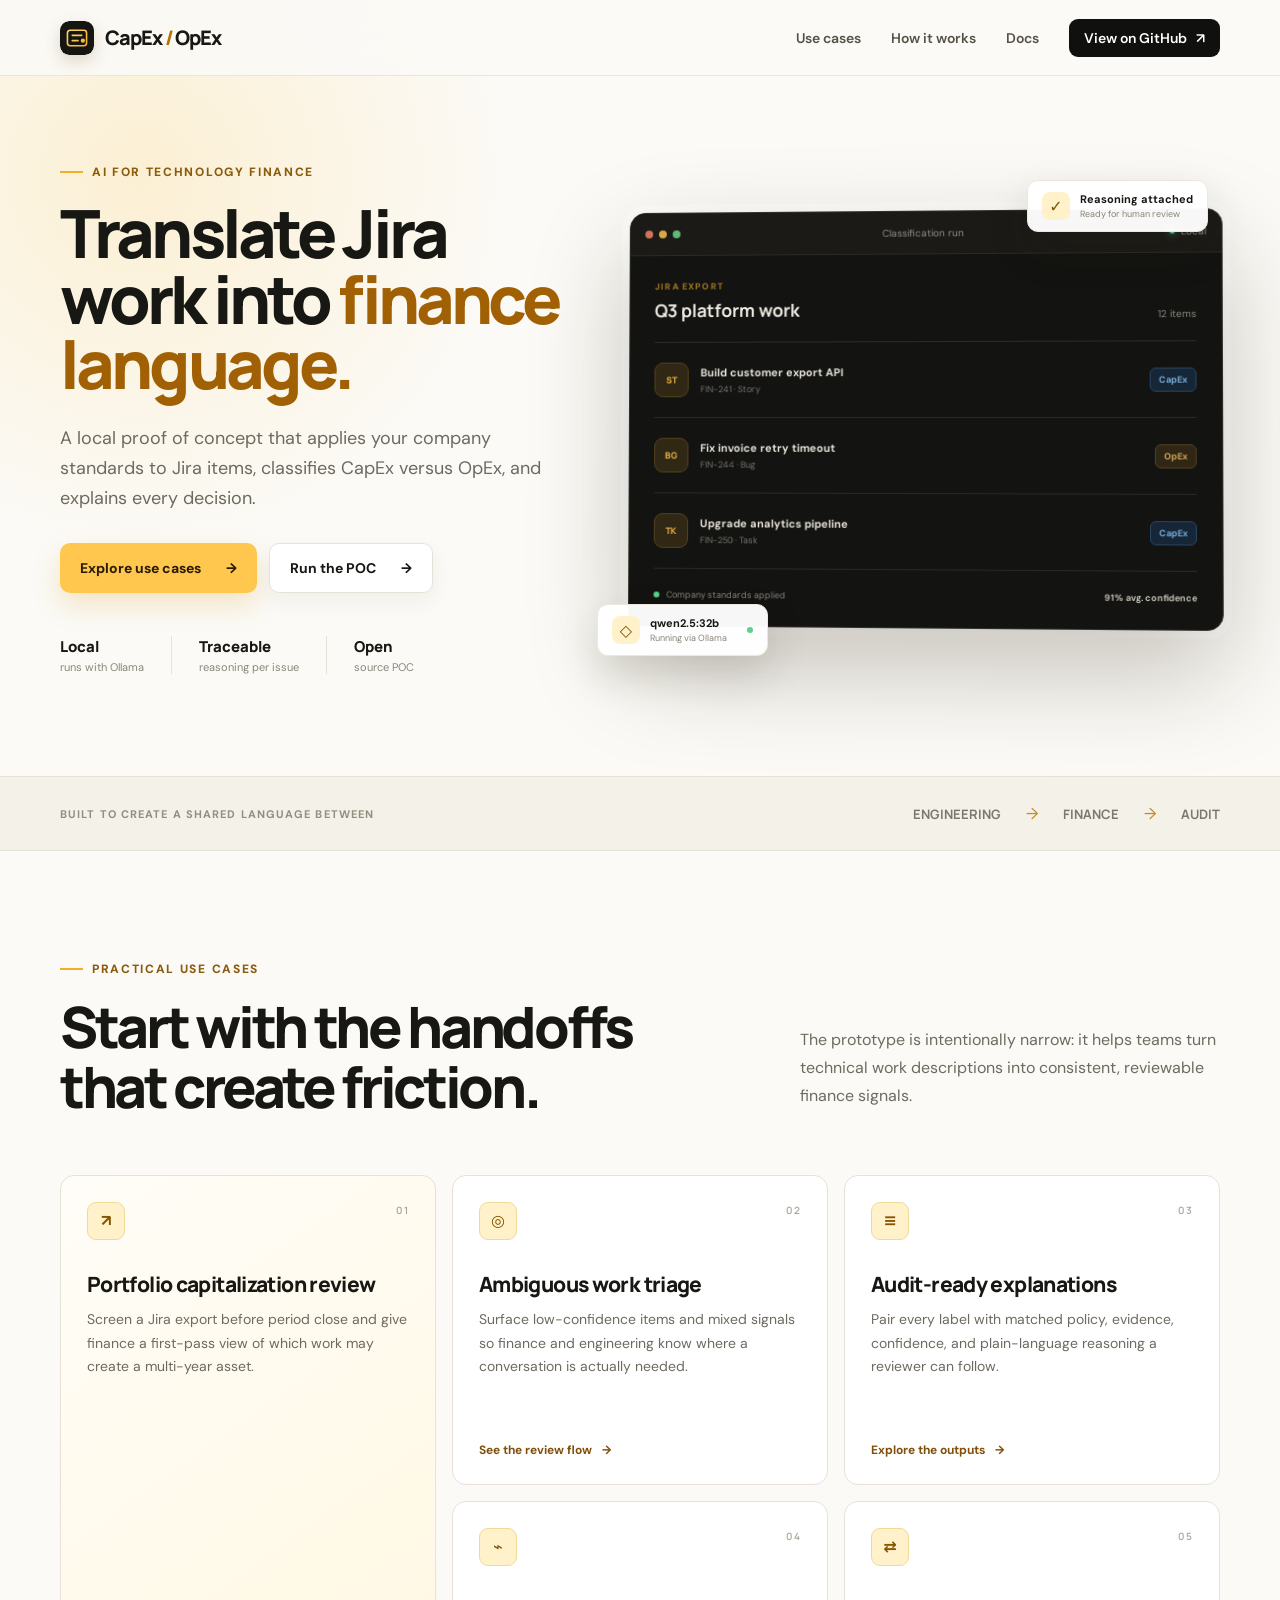
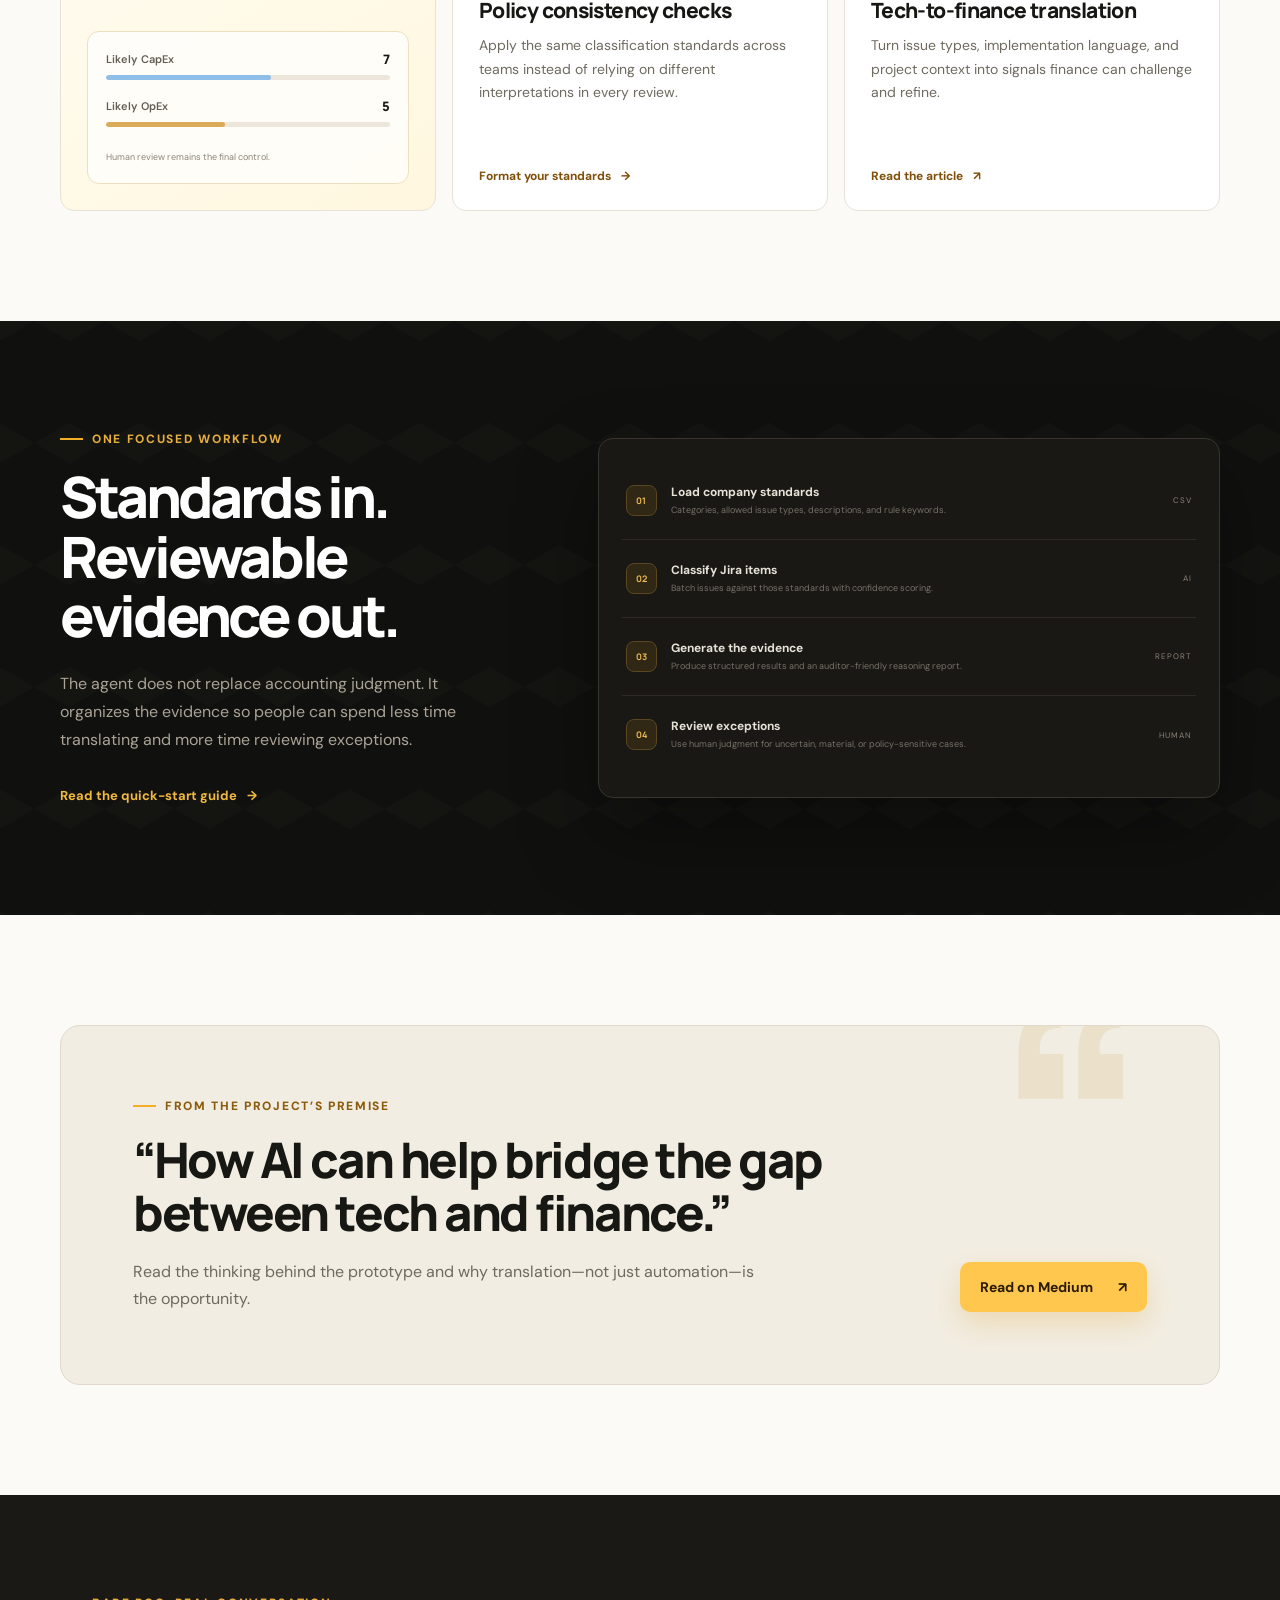
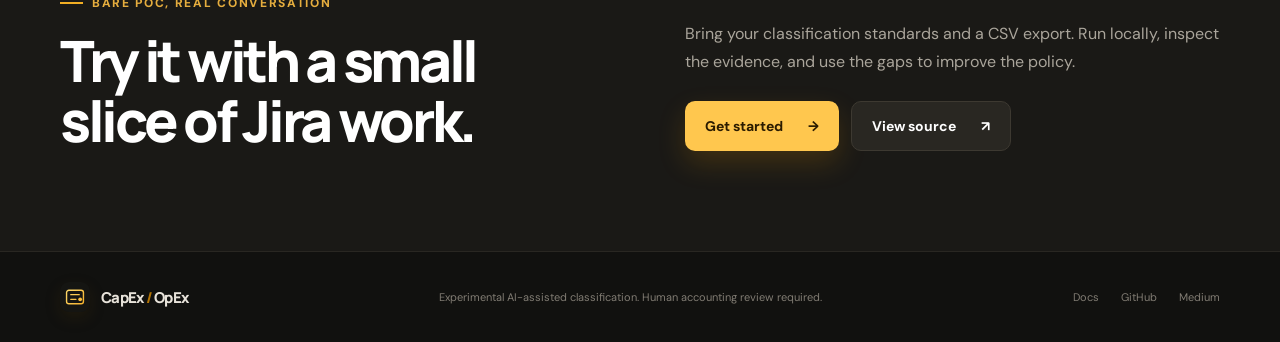
==== docs/index.html @ 9aae654a "Add project overview and GitHub Pages site" ====
<!doctype html>
<html lang="en">
  <head>
    <meta charset="utf-8">
    <meta name="viewport" content="width=device-width, initial-scale=1">
    <meta name="theme-color" content="#10100f">
    <meta name="description" content="A local AI proof of concept that classifies Jira work as CapEx or OpEx using your finance standards.">
    <meta property="og:title" content="CapEx / OpEx Classifier">
    <meta property="og:description" content="Turn Jira work into finance-ready classifications—with evidence, confidence, and a human-readable audit trail.">
    <meta property="og:type" content="website">
    <title>CapEx / OpEx Classifier — AI-assisted Jira classification</title>
    <link rel="icon" href="assets/classifier-mark.svg" type="image/svg+xml">
    <link rel="stylesheet" href="assets/site.css">
  </head>
  <body>
    <header class="site-header">
      <div class="shell header-inner">
        <a class="brand" href="index.html" aria-label="CapEx OpEx Classifier home">
          <img src="assets/classifier-mark.svg" width="34" height="34" alt="">
          <span>CapEx<span class="slash">/</span>OpEx</span>
        </a>
        <button class="nav-toggle" type="button" aria-expanded="false" aria-controls="site-nav">
          <span class="sr-only">Toggle navigation</span>
          <span></span><span></span>
        </button>
        <nav class="site-nav" id="site-nav" aria-label="Primary navigation">
          <a href="#use-cases">Use cases</a>
          <a href="#how-it-works">How it works</a>
          <a href="guide.html">Docs</a>
          <a class="github-link" href="https://github.com/SantiaGoMode/capex_opex_classifier">View on GitHub <span>↗</span></a>
        </nav>
      </div>
    </header>

    <main>
      <section class="hero shell">
        <div class="hero-glow" aria-hidden="true"></div>
        <div class="hero-copy">
          <div class="eyebrow"><span></span>AI for technology finance</div>
          <h1>Translate Jira work into <em>finance language.</em></h1>
          <p>A local proof of concept that applies your company standards to Jira items, classifies CapEx versus OpEx, and explains every decision.</p>
          <div class="hero-actions">
            <a class="button button-primary" href="#use-cases">Explore use cases <span>→</span></a>
            <a class="button button-secondary" href="guide.html">Run the POC <span>→</span></a>
          </div>
          <div class="hero-proof" aria-label="Project highlights">
            <div><strong>Local</strong><span>runs with Ollama</span></div>
            <div><strong>Traceable</strong><span>reasoning per issue</span></div>
            <div><strong>Open</strong><span>source POC</span></div>
          </div>
        </div>

        <div class="hero-visual" aria-label="Illustration of Jira items moving through the classifier into a finance review">
          <div class="classifier-window">
            <div class="window-bar">
              <div class="traffic"><i></i><i></i><i></i></div>
              <span>Classification run</span>
              <div class="window-status"><i></i> Local</div>
            </div>
            <div class="window-body">
              <div class="run-heading">
                <div>
                  <small>JIRA EXPORT</small>
                  <strong>Q3 platform work</strong>
                </div>
                <span>12 items</span>
              </div>
              <div class="classification-list">
                <article>
                  <span class="issue-icon">ST</span>
                  <div><strong>Build customer export API</strong><small>FIN-241 · Story</small></div>
                  <em class="capex">CapEx</em>
                </article>
                <article>
                  <span class="issue-icon">BG</span>
                  <div><strong>Fix invoice retry timeout</strong><small>FIN-244 · Bug</small></div>
                  <em class="opex">OpEx</em>
                </article>
                <article>
                  <span class="issue-icon">TK</span>
                  <div><strong>Upgrade analytics pipeline</strong><small>FIN-250 · Task</small></div>
                  <em class="capex">CapEx</em>
                </article>
              </div>
              <div class="confidence-row">
                <span><i></i> Company standards applied</span>
                <strong>91% avg. confidence</strong>
              </div>
            </div>
          </div>
          <div class="float-card float-evidence">
            <span class="mini-icon">✓</span>
            <div><strong>Reasoning attached</strong><small>Ready for human review</small></div>
          </div>
          <div class="float-card float-model">
            <span class="model-glyph">◇</span>
            <div><strong>qwen2.5:32b</strong><small>Running via Ollama</small></div>
            <i></i>
          </div>
        </div>
      </section>

      <section class="bridge-strip">
        <div class="shell">
          <span>Built to create a shared language between</span>
          <div><strong>ENGINEERING</strong><i>→</i><strong>FINANCE</strong><i>→</i><strong>AUDIT</strong></div>
        </div>
      </section>

      <section class="section shell" id="use-cases">
        <div class="section-heading">
          <div>
            <div class="eyebrow"><span></span>Practical use cases</div>
            <h2>Start with the handoffs<br>that create friction.</h2>
          </div>
          <p>The prototype is intentionally narrow: it helps teams turn technical work descriptions into consistent, reviewable finance signals.</p>
        </div>
        <div class="use-case-grid">
          <article class="use-case featured">
            <span class="use-number">01</span>
            <div class="use-icon">↗</div>
            <h3>Portfolio capitalization review</h3>
            <p>Screen a Jira export before period close and give finance a first-pass view of which work may create a multi-year asset.</p>
            <div class="mini-report">
              <div><span>Likely CapEx</span><strong>7</strong><i class="bar capex-bar"></i></div>
              <div><span>Likely OpEx</span><strong>5</strong><i class="bar opex-bar"></i></div>
              <small>Human review remains the final control.</small>
            </div>
          </article>
          <article class="use-case">
            <span class="use-number">02</span>
            <div class="use-icon">◎</div>
            <h3>Ambiguous work triage</h3>
            <p>Surface low-confidence items and mixed signals so finance and engineering know where a conversation is actually needed.</p>
            <a href="#how-it-works">See the review flow <span>→</span></a>
          </article>
          <article class="use-case">
            <span class="use-number">03</span>
            <div class="use-icon">≡</div>
            <h3>Audit-ready explanations</h3>
            <p>Pair every label with matched policy, evidence, confidence, and plain-language reasoning a reviewer can follow.</p>
            <a href="guide.html#outputs">Explore the outputs <span>→</span></a>
          </article>
          <article class="use-case">
            <span class="use-number">04</span>
            <div class="use-icon">⌁</div>
            <h3>Policy consistency checks</h3>
            <p>Apply the same classification standards across teams instead of relying on different interpretations in every review.</p>
            <a href="guide.html#standards">Format your standards <span>→</span></a>
          </article>
          <article class="use-case">
            <span class="use-number">05</span>
            <div class="use-icon">⇄</div>
            <h3>Tech-to-finance translation</h3>
            <p>Turn issue types, implementation language, and project context into signals finance can challenge and refine.</p>
            <a href="https://medium.com/@cris.santiago/how-ai-can-help-bridge-the-gap-between-tech-and-finance-bb49a8a4bf48">Read the article <span>↗</span></a>
          </article>
        </div>
      </section>

      <section class="workflow-section" id="how-it-works">
        <div class="shell">
          <div class="workflow-copy">
            <div class="eyebrow light"><span></span>One focused workflow</div>
            <h2>Standards in.<br>Reviewable evidence out.</h2>
            <p>The agent does not replace accounting judgment. It organizes the evidence so people can spend less time translating and more time reviewing exceptions.</p>
            <a class="text-link" href="guide.html">Read the quick-start guide <span>→</span></a>
          </div>
          <ol class="workflow-list">
            <li>
              <span>01</span>
              <div><strong>Load company standards</strong><small>Categories, allowed issue types, descriptions, and rule keywords.</small></div>
              <em>CSV</em>
            </li>
            <li>
              <span>02</span>
              <div><strong>Classify Jira items</strong><small>Batch issues against those standards with confidence scoring.</small></div>
              <em>AI</em>
            </li>
            <li>
              <span>03</span>
              <div><strong>Generate the evidence</strong><small>Produce structured results and an auditor-friendly reasoning report.</small></div>
              <em>REPORT</em>
            </li>
            <li>
              <span>04</span>
              <div><strong>Review exceptions</strong><small>Use human judgment for uncertain, material, or policy-sensitive cases.</small></div>
              <em>HUMAN</em>
            </li>
          </ol>
        </div>
      </section>

      <section class="article-section shell">
        <div class="article-card">
          <div>
            <div class="eyebrow"><span></span>From the project’s premise</div>
            <blockquote>“How AI can help bridge the gap between tech and finance.”</blockquote>
            <p>Read the thinking behind the prototype and why translation—not just automation—is the opportunity.</p>
          </div>
          <a class="button button-primary" href="https://medium.com/@cris.santiago/how-ai-can-help-bridge-the-gap-between-tech-and-finance-bb49a8a4bf48">Read on Medium <span>↗</span></a>
        </div>
      </section>

      <section class="cta-section">
        <div class="shell cta">
          <div>
            <div class="eyebrow light"><span></span>Bare POC, real conversation</div>
            <h2>Try it with a small<br>slice of Jira work.</h2>
          </div>
          <div>
            <p>Bring your classification standards and a CSV export. Run locally, inspect the evidence, and use the gaps to improve the policy.</p>
            <div class="hero-actions">
              <a class="button button-primary" href="guide.html">Get started <span>→</span></a>
              <a class="button button-dark" href="https://github.com/SantiaGoMode/capex_opex_classifier">View source <span>↗</span></a>
            </div>
          </div>
        </div>
      </section>
    </main>

    <footer>
      <div class="shell">
        <a class="brand footer-brand" href="index.html">
          <img src="assets/classifier-mark.svg" width="30" height="30" alt="">
          <span>CapEx<span class="slash">/</span>OpEx</span>
        </a>
        <p>Experimental AI-assisted classification. Human accounting review required.</p>
        <div><a href="guide.html">Docs</a><a href="https://github.com/SantiaGoMode/capex_opex_classifier">GitHub</a><a href="https://medium.com/@cris.santiago/how-ai-can-help-bridge-the-gap-between-tech-and-finance-bb49a8a4bf48">Medium</a></div>
      </div>
    </footer>
    <script src="assets/site.js"></script>
  </body>
</html>
---- docs/assets/site.css ----
@import url("https://fonts.googleapis.com/css2?family=DM+Sans:wght@400;500;600;700&family=Manrope:wght@500;600;700;800&display=swap");

:root {
  --ink: #171713;
  --muted: #6e6a60;
  --paper: #fbfaf6;
  --surface: #fff;
  --line: #e7e2d7;
  --amber: #f2ae24;
  --amber-bright: #ffc74e;
  --amber-pale: #fff2cb;
  --night: #10100f;
  --night-soft: #191815;
  --green: #5bd287;
  --blue: #8fbee8;
  --shell: min(1160px, calc(100vw - 48px));
  --shadow: 0 28px 76px rgba(53, 42, 18, .13);
}

* { box-sizing: border-box; }
html { scroll-behavior: smooth; }
body {
  margin: 0;
  color: var(--ink);
  background: var(--paper);
  font-family: "DM Sans", system-ui, sans-serif;
  -webkit-font-smoothing: antialiased;
}
a { color: inherit; text-decoration: none; }
img { display: block; max-width: 100%; }
button { font: inherit; }
.shell { width: var(--shell); margin-inline: auto; }
.sr-only { position: absolute; width: 1px; height: 1px; overflow: hidden; clip: rect(0, 0, 0, 0); }

.site-header {
  position: relative;
  z-index: 30;
  height: 76px;
  border-bottom: 1px solid rgba(63, 48, 22, .09);
  background: rgba(251, 250, 246, .88);
  backdrop-filter: blur(18px);
}
.header-inner { height: 100%; display: flex; align-items: center; justify-content: space-between; }
.brand { display: inline-flex; align-items: center; gap: 11px; font: 800 20px/1 "Manrope", sans-serif; letter-spacing: -.045em; }
.brand img { border-radius: 9px; box-shadow: 0 6px 16px rgba(89, 61, 8, .18); }
.slash { margin-inline: 2px; color: #b27405; }
.site-nav { display: flex; align-items: center; gap: 30px; color: #565147; font-size: 14px; font-weight: 600; }
.site-nav > a:hover { color: var(--ink); }
.github-link { display: inline-flex; align-items: center; gap: 9px; padding: 10px 15px; color: #fff; background: var(--night); border-radius: 9px; }
.github-link:hover { color: #fff !important; background: #2a2925; }
.nav-toggle { display: none; border: 0; background: none; padding: 8px; }
.nav-toggle span:not(.sr-only) { display: block; width: 22px; height: 2px; margin: 5px; background: var(--ink); }

.hero {
  min-height: 700px;
  display: grid;
  grid-template-columns: .92fr 1.08fr;
  align-items: center;
  gap: 58px;
  position: relative;
  padding-block: 76px 90px;
}
.hero-glow {
  position: absolute;
  left: -300px;
  top: -280px;
  width: 760px;
  height: 760px;
  background: radial-gradient(circle, rgba(255, 198, 72, .2), transparent 69%);
  pointer-events: none;
}
.hero-copy { position: relative; z-index: 2; }
.eyebrow { display: flex; align-items: center; gap: 9px; margin-bottom: 20px; color: #8b5b0c; font-size: 12px; font-weight: 800; letter-spacing: .14em; text-transform: uppercase; }
.eyebrow > span { width: 23px; height: 2px; background: var(--amber); }
.hero h1, .section h2, .workflow-copy h2, .cta h2 {
  font-family: "Manrope", sans-serif;
  font-weight: 800;
  letter-spacing: -.058em;
}
.hero h1 { margin: 0; max-width: 600px; font-size: clamp(52px, 5.2vw, 76px); line-height: .99; }
.hero h1 em { color: #a16004; font-style: normal; }
.hero-copy > p { max-width: 550px; margin: 27px 0 30px; color: var(--muted); font-size: 18px; line-height: 1.65; }
.hero-actions { display: flex; flex-wrap: wrap; gap: 12px; }
.button { min-height: 50px; padding: 0 20px; display: inline-flex; align-items: center; justify-content: center; gap: 25px; border-radius: 10px; font-size: 14px; font-weight: 700; transition: transform .2s, box-shadow .2s, background .2s; }
.button:hover { transform: translateY(-2px); }
.button-primary { color: #2a1b00; background: var(--amber-bright); box-shadow: 0 12px 28px rgba(213, 139, 0, .2); }
.button-secondary { background: #fff; border: 1px solid var(--line); box-shadow: 0 8px 22px rgba(50, 38, 17, .06); }
.hero-proof { display: flex; gap: 27px; margin-top: 43px; }
.hero-proof div { display: flex; flex-direction: column; padding-right: 27px; border-right: 1px solid var(--line); }
.hero-proof div:last-child { padding-right: 0; border: 0; }
.hero-proof strong { font: 800 15px "Manrope", sans-serif; }
.hero-proof span { margin-top: 3px; color: #8b857a; font-size: 11px; }

.hero-visual { min-width: 0; position: relative; }
.classifier-window { overflow: hidden; color: #eeeae1; background: #131311; border: 1px solid #35322b; border-radius: 16px; box-shadow: 0 40px 100px rgba(38, 27, 10, .25), 0 0 0 8px rgba(255, 255, 255, .52); transform: perspective(1300px) rotateY(-3deg) rotateX(1deg); }
.window-bar { height: 43px; padding: 0 15px; display: grid; grid-template-columns: 1fr auto 1fr; align-items: center; color: #938f86; background: #1b1a17; border-bottom: 1px solid #2c2a25; font-size: 10px; }
.traffic { display: flex; gap: 6px; }
.traffic i { width: 8px; height: 8px; border-radius: 50%; background: #514d45; }
.traffic i:first-child { background: #cf7457; }
.traffic i:nth-child(2) { background: #d5a844; }
.traffic i:nth-child(3) { background: #61b87a; }
.window-status { justify-self: end; display: flex; align-items: center; gap: 6px; }
.window-status i { width: 5px; height: 5px; border-radius: 50%; background: var(--green); box-shadow: 0 0 8px var(--green); }
.window-body { padding: 25px; }
.run-heading { display: flex; align-items: end; justify-content: space-between; padding-bottom: 20px; border-bottom: 1px solid #2e2c27; }
.run-heading div { display: flex; flex-direction: column; gap: 6px; }
.run-heading small { color: #a27626; font-size: 9px; font-weight: 800; letter-spacing: .13em; }
.run-heading strong { font: 700 18px "Manrope", sans-serif; }
.run-heading > span { color: #8c877e; font-size: 10px; }
.classification-list article { min-height: 76px; display: flex; align-items: center; gap: 12px; border-bottom: 1px solid #2b2924; }
.issue-icon { width: 35px; height: 35px; flex: 0 0 35px; display: grid; place-items: center; color: #e2ad43; background: #302815; border: 1px solid #53421f; border-radius: 9px; font: 800 9px "Manrope", sans-serif; }
.classification-list article > div { min-width: 0; display: flex; flex-direction: column; gap: 4px; }
.classification-list strong { overflow: hidden; color: #e9e5dc; font-size: 11px; text-overflow: ellipsis; white-space: nowrap; }
.classification-list small { color: #77736b; font-size: 9px; }
.classification-list em { margin-left: auto; padding: 5px 8px; border-radius: 6px; font-size: 9px; font-style: normal; font-weight: 700; }
.classification-list .capex { color: #79add9; background: #172637; border: 1px solid #274561; }
.classification-list .opex { color: #d4a75a; background: #302615; border: 1px solid #52401e; }
.confidence-row { display: flex; justify-content: space-between; padding-top: 20px; color: #89847b; font-size: 9px; }
.confidence-row span { display: flex; align-items: center; gap: 7px; }
.confidence-row i { width: 6px; height: 6px; border-radius: 50%; background: var(--green); }
.confidence-row strong { color: #c5c0b7; }
.float-card { position: absolute; z-index: 2; display: flex; align-items: center; gap: 10px; padding: 11px 14px; background: rgba(255,255,255,.97); border: 1px solid #eee7db; border-radius: 11px; box-shadow: 0 18px 40px rgba(43, 32, 15, .15); }
.float-card div { display: flex; flex-direction: column; }
.float-card strong { font-size: 11px; }
.float-card small { margin-top: 2px; color: #8a8277; font-size: 9px; }
.float-evidence { right: 12px; top: -30px; }
.float-model { left: -28px; bottom: -28px; }
.float-model > i { width: 6px; height: 6px; margin-left: 10px; border-radius: 50%; background: var(--green); }
.mini-icon, .model-glyph { width: 28px; height: 28px; display: grid; place-items: center; color: #825005; background: var(--amber-pale); border-radius: 8px; font-weight: 800; }

.bridge-strip { padding: 26px 0; border-block: 1px solid var(--line); background: #f4f1e9; }
.bridge-strip .shell { display: flex; align-items: center; justify-content: space-between; }
.bridge-strip span { color: #948d80; font-size: 11px; font-weight: 700; letter-spacing: .1em; text-transform: uppercase; }
.bridge-strip div div { display: flex; align-items: center; gap: 25px; color: #7d786f; }
.bridge-strip strong { font: 700 13px "Manrope", sans-serif; }
.bridge-strip i { color: #c08c2a; font-style: normal; }

.section { padding-block: 110px; }
.section-heading { display: grid; grid-template-columns: 1fr 420px; align-items: end; gap: 80px; margin-bottom: 58px; }
.section-heading h2, .workflow-copy h2 { margin: 0; font-size: clamp(39px, 4.5vw, 57px); line-height: 1.05; }
.section-heading > p { margin: 0 0 7px; color: var(--muted); font-size: 16px; line-height: 1.75; }
.use-case-grid { display: grid; grid-template-columns: repeat(3, 1fr); gap: 16px; }
.use-case { min-height: 310px; padding: 26px; display: flex; flex-direction: column; position: relative; background: var(--surface); border: 1px solid var(--line); border-radius: 14px; transition: transform .25s, box-shadow .25s; }
.use-case:hover { transform: translateY(-4px); box-shadow: 0 18px 45px rgba(53, 39, 17, .08); }
.use-case.featured { grid-row: span 2; min-height: 636px; background: linear-gradient(145deg, #fffdf8, #fff7df); }
.use-number { position: absolute; top: 27px; right: 26px; color: #aaa399; font: 600 10px "Manrope", sans-serif; letter-spacing: .15em; }
.use-icon { width: 38px; height: 38px; display: grid; place-items: center; color: #875400; background: var(--amber-pale); border: 1px solid #f1d996; border-radius: 9px; font-weight: 800; }
.use-case h3 { margin: 32px 0 11px; font: 800 21px/1.2 "Manrope", sans-serif; letter-spacing: -.03em; }
.use-case p { margin: 0; color: var(--muted); font-size: 14px; line-height: 1.7; }
.use-case > a { margin-top: auto; padding-top: 26px; color: #80500b; font-size: 12px; font-weight: 700; }
.use-case > a span, .text-link span { margin-left: 7px; transition: margin .2s; }
.use-case > a:hover span, .text-link:hover span { margin-left: 11px; }
.mini-report { margin-top: auto; padding: 18px; background: rgba(255,255,255,.72); border: 1px solid #ede0be; border-radius: 12px; }
.mini-report div { display: grid; grid-template-columns: 1fr auto; align-items: center; gap: 12px; margin-bottom: 17px; }
.mini-report span { color: #635e54; font-size: 11px; font-weight: 600; }
.mini-report strong { font: 800 13px "Manrope", sans-serif; }
.mini-report .bar { grid-column: 1 / -1; height: 5px; display: block; margin-top: -5px; background: #ede7db; border-radius: 5px; overflow: hidden; }
.bar::after { content: ""; display: block; height: 100%; border-radius: inherit; }
.capex-bar::after { width: 58%; background: var(--blue); }
.opex-bar::after { width: 42%; background: #dcab57; }
.mini-report small { color: #8b8377; font-size: 9px; }

.workflow-section { overflow: hidden; padding: 110px 0; color: #f7f2e8; background: var(--night); position: relative; }
.workflow-section::before { content: ""; position: absolute; inset: 0; opacity: .18; background-image: linear-gradient(30deg,#29261e 12%,transparent 12.5%,transparent 87%,#29261e 87.5%,#29261e),linear-gradient(150deg,#29261e 12%,transparent 12.5%,transparent 87%,#29261e 87.5%,#29261e); background-size: 70px 122px; }
.workflow-section .shell { position: relative; display: grid; grid-template-columns: .82fr 1.18fr; align-items: center; gap: 105px; }
.eyebrow.light { color: #e5ad3e; }
.workflow-copy h2 { color: #fff; }
.workflow-copy p { margin: 24px 0 30px; color: #aaa396; line-height: 1.75; }
.text-link { color: #f2b93f; font-size: 13px; font-weight: 700; }
.workflow-list { padding: 23px; margin: 0; list-style: none; background: rgba(26,25,22,.94); border: 1px solid #38352e; border-radius: 15px; box-shadow: 0 35px 80px rgba(0,0,0,.35); }
.workflow-list li { min-height: 78px; padding: 0 4px; display: flex; align-items: center; gap: 14px; border-bottom: 1px solid #2e2b25; }
.workflow-list li:last-child { border: 0; }
.workflow-list li > span { width: 31px; height: 31px; flex: 0 0 31px; display: grid; place-items: center; color: #efbc52; background: #302714; border: 1px solid #5a461f; border-radius: 8px; font: 700 9px "Manrope", sans-serif; }
.workflow-list div { display: flex; flex-direction: column; }
.workflow-list strong { color: #e7e2d8; font-size: 12px; }
.workflow-list small { margin-top: 4px; color: #777168; font-size: 9px; line-height: 1.5; }
.workflow-list em { margin-left: auto; color: #8b8377; font-size: 8px; font-style: normal; letter-spacing: .12em; }

.article-section { padding-block: 110px; }
.article-card { min-height: 330px; padding: clamp(36px, 6vw, 72px); display: flex; align-items: end; justify-content: space-between; gap: 50px; position: relative; overflow: hidden; background: #f2ede2; border: 1px solid #e0d8ca; border-radius: 20px; }
.article-card::after { content: "“"; position: absolute; top: -70px; right: 70px; color: rgba(181,128,25,.12); font: 800 330px/1 "Manrope", sans-serif; }
.article-card > div, .article-card > a { position: relative; z-index: 1; }
blockquote { max-width: 730px; margin: 0 0 18px; font: 800 clamp(30px,4vw,49px)/1.08 "Manrope", sans-serif; letter-spacing: -.05em; }
.article-card p { max-width: 640px; margin: 0; color: var(--muted); line-height: 1.7; }
.article-card > a { flex: 0 0 auto; }

.cta-section { padding: 100px 0; color: #fff; background: #1a1916; }
.cta { display: grid; grid-template-columns: 1fr 1fr; gap: 90px; align-items: end; }
.cta h2 { margin: 0; font-size: clamp(39px,4.5vw,57px); line-height: 1.05; }
.cta > div:last-child > p { margin: 0 0 25px; color: #aaa59b; line-height: 1.75; }
.button-dark { color: #fff; background: #292722; border: 1px solid #3d3931; }

footer { padding: 30px 0; color: #817c73; background: #11110f; border-top: 1px solid #292722; font-size: 11px; }
footer .shell { display: flex; align-items: center; justify-content: space-between; gap: 30px; }
.footer-brand { color: #e8e3da; font-size: 15px; }
footer p { margin: 0; }
footer .shell > div { display: flex; gap: 22px; }
footer a:hover { color: #fff; }

.guide-shell { display: grid; grid-template-columns: 205px minmax(0, 780px); gap: 76px; justify-content: center; align-items: start; padding-block: 70px 110px; }
.guide-nav { position: sticky; top: 28px; padding: 18px 0; display: flex; flex-direction: column; gap: 4px; border-top: 1px solid var(--line); }
.guide-nav strong { margin-bottom: 8px; color: #9c701c; font-size: 9px; letter-spacing: .14em; }
.guide-nav a { padding: 7px 9px; color: #746e63; border-radius: 6px; font-size: 12px; font-weight: 600; }
.guide-nav a:hover { color: var(--ink); background: #f1ede4; }
.guide-content { min-width: 0; }
.guide-hero { padding: 14px 0 62px; border-bottom: 1px solid var(--line); }
.guide-hero h1 { margin: 0; font: 800 clamp(43px,5vw,64px)/1.02 "Manrope",sans-serif; letter-spacing: -.055em; }
.guide-hero > p { max-width: 700px; margin: 24px 0 28px; color: var(--muted); font-size: 17px; line-height: 1.75; }
.guide-note { padding: 16px 18px; display: flex; align-items: flex-start; gap: 14px; background: #fff8e6; border: 1px solid #ecd99e; border-radius: 10px; }
.guide-note > span { padding: 4px 7px; color: #704400; background: #f8d778; border-radius: 5px; font-size: 9px; font-weight: 800; letter-spacing: .1em; }
.guide-note p { margin: 0; color: #695d48; font-size: 12px; line-height: 1.65; }
.guide-content section { position: relative; padding: 62px 0; border-bottom: 1px solid var(--line); scroll-margin-top: 30px; }
.guide-content section h2 { margin: 0 0 18px; font: 800 30px/1.2 "Manrope",sans-serif; letter-spacing: -.04em; }
.guide-content section > p { color: var(--muted); line-height: 1.75; }
.guide-content section a { color: #8a5909; font-weight: 700; text-decoration: underline; text-underline-offset: 3px; }
.guide-content ul { padding-left: 22px; color: #4e4a42; line-height: 1.9; }
.guide-content code { padding: 2px 5px; color: #7a4b03; background: #f1eadc; border-radius: 4px; font: 500 .9em ui-monospace,SFMono-Regular,Menlo,monospace; }
.guide-content pre { overflow-x: auto; margin: 25px 0; padding: 22px; color: #dedad1; background: #171714; border: 1px solid #302e29; border-radius: 10px; box-shadow: 0 16px 35px rgba(41,31,13,.1); }
.guide-content pre code { padding: 0; color: inherit; background: none; font-size: 12px; line-height: 1.75; }
.prompt { color: #e6ac3d; }
.quiet { padding-left: 15px; border-left: 2px solid #d7a43d; font-size: 12px; }
.section-label { position: absolute; top: 66px; left: -48px; color: #c2baae; font: 700 9px "Manrope",sans-serif; letter-spacing: .12em; }
.table-wrap { overflow-x: auto; margin-top: 26px; border: 1px solid var(--line); border-radius: 10px; }
table { width: 100%; border-collapse: collapse; background: #fff; font-size: 12px; }
th, td { padding: 14px 16px; text-align: left; border-bottom: 1px solid var(--line); }
tr:last-child td { border: 0; }
th { color: #857e73; background: #f4f1e9; font-size: 9px; letter-spacing: .08em; text-transform: uppercase; }
td:first-child { color: #27251f; font-weight: 700; }
.required { padding: 3px 6px; color: #805000; background: var(--amber-pale); border-radius: 4px; font-size: 9px; font-weight: 700; }
.phase-list { padding: 0; margin: 32px 0 0; list-style: none; }
.phase-list li { padding: 18px 0; display: flex; gap: 15px; border-top: 1px solid var(--line); }
.phase-list li > span { width: 29px; height: 29px; flex: 0 0 29px; display: grid; place-items: center; color: #8a5804; background: var(--amber-pale); border-radius: 8px; font-size: 10px; font-weight: 800; }
.phase-list strong { font-size: 13px; }
.phase-list p { margin: 4px 0 0; color: var(--muted); font-size: 12px; line-height: 1.6; }
.output-grid, .limits-grid { display: grid; grid-template-columns: 1fr 1fr; gap: 13px; margin-top: 27px; }
.output-grid article, .limits-grid div { padding: 21px; background: #fff; border: 1px solid var(--line); border-radius: 11px; }
.output-grid article > span { color: #a16a08; font-size: 9px; font-weight: 800; letter-spacing: .1em; }
.output-grid h3 { margin: 11px 0 9px; font: 800 16px "Manrope",sans-serif; }
.output-grid article > code { font-size: 9px; overflow-wrap: anywhere; }
.output-grid p, .limits-grid p { margin: 14px 0 0; color: var(--muted); font-size: 11px; line-height: 1.65; }
.review-callout { margin-top: 14px; padding: 20px; color: #ded9cf; background: #1a1916; border-radius: 10px; }
.review-callout strong { color: #f0b949; font: 700 13px "Manrope",sans-serif; }
.review-callout p { margin: 7px 0 0; color: #a9a398; font-size: 11px; line-height: 1.65; }
.limits-grid strong { font: 800 13px "Manrope",sans-serif; }
.guide-next { margin-top: 55px; padding: 25px 0; display: flex; align-items: center; justify-content: space-between; border-top: 1px solid var(--line); }
.guide-next > div { display: flex; flex-direction: column; gap: 5px; }
.guide-next > div span { color: #998f81; font-size: 8px; font-weight: 800; letter-spacing: .14em; }
.guide-next strong { font: 800 14px "Manrope",sans-serif; }
.guide-next > a { color: #80500b; font-size: 12px; font-weight: 700; }

@media (max-width: 980px) {
  .hero { grid-template-columns: 1fr; padding-top: 65px; }
  .hero-copy { max-width: 680px; }
  .hero-visual { max-width: 710px; margin: 25px auto 0; }
  .section-heading { grid-template-columns: 1fr; gap: 24px; }
  .section-heading > p { max-width: 650px; }
  .use-case-grid { grid-template-columns: repeat(2,1fr); }
  .workflow-section .shell, .cta { grid-template-columns: 1fr; gap: 55px; }
  .article-card { align-items: start; flex-direction: column; }
  .guide-shell { grid-template-columns: 170px minmax(0,1fr); gap: 42px; }
}

@media (max-width: 720px) {
  :root { --shell: min(100% - 32px, 1160px); }
  .site-header { height: 68px; }
  .nav-toggle { display: block; }
  .site-nav { position: absolute; top: 67px; left: 0; right: 0; display: none; padding: 18px 16px 24px; flex-direction: column; align-items: stretch; gap: 6px; background: rgba(251,250,246,.98); border-bottom: 1px solid var(--line); box-shadow: 0 16px 30px rgba(40,30,12,.08); }
  .site-nav.open { display: flex; }
  .site-nav a { padding: 12px; }
  .github-link { justify-content: center; margin-top: 5px; }
  .hero { min-height: 0; gap: 40px; padding-block: 55px 70px; }
  .hero h1 { font-size: clamp(45px,14vw,64px); }
  .hero-copy > p { font-size: 16px; }
  .hero-proof { gap: 15px; }
  .hero-proof div { padding-right: 15px; }
  .classifier-window { transform: none; }
  .window-body { padding: 18px; }
  .classification-list article { min-height: 69px; }
  .float-card { display: none; }
  .bridge-strip .shell { align-items: flex-start; flex-direction: column; gap: 16px; }
  .bridge-strip div div { gap: 14px; }
  .section, .article-section { padding-block: 75px; }
  .use-case-grid { grid-template-columns: 1fr; }
  .use-case.featured { min-height: 560px; }
  .workflow-section { padding-block: 78px; }
  .workflow-list { padding: 15px; }
  .workflow-list em { display: none; }
  .article-card { min-height: 0; padding: 34px 25px; }
  .cta-section { padding: 75px 0; }
  footer .shell { align-items: flex-start; flex-direction: column; }
  .guide-shell { display: block; padding-block: 45px 75px; }
  .guide-nav { display: none; }
  .section-label { display: none; }
  .guide-content section { padding-block: 50px; }
  .output-grid, .limits-grid { grid-template-columns: 1fr; }
  .guide-next { align-items: flex-start; flex-direction: column; gap: 20px; }
}

@media (prefers-reduced-motion: reduce) {
  html { scroll-behavior: auto; }
  *, *::before, *::after { transition-duration: .01ms !important; }
}
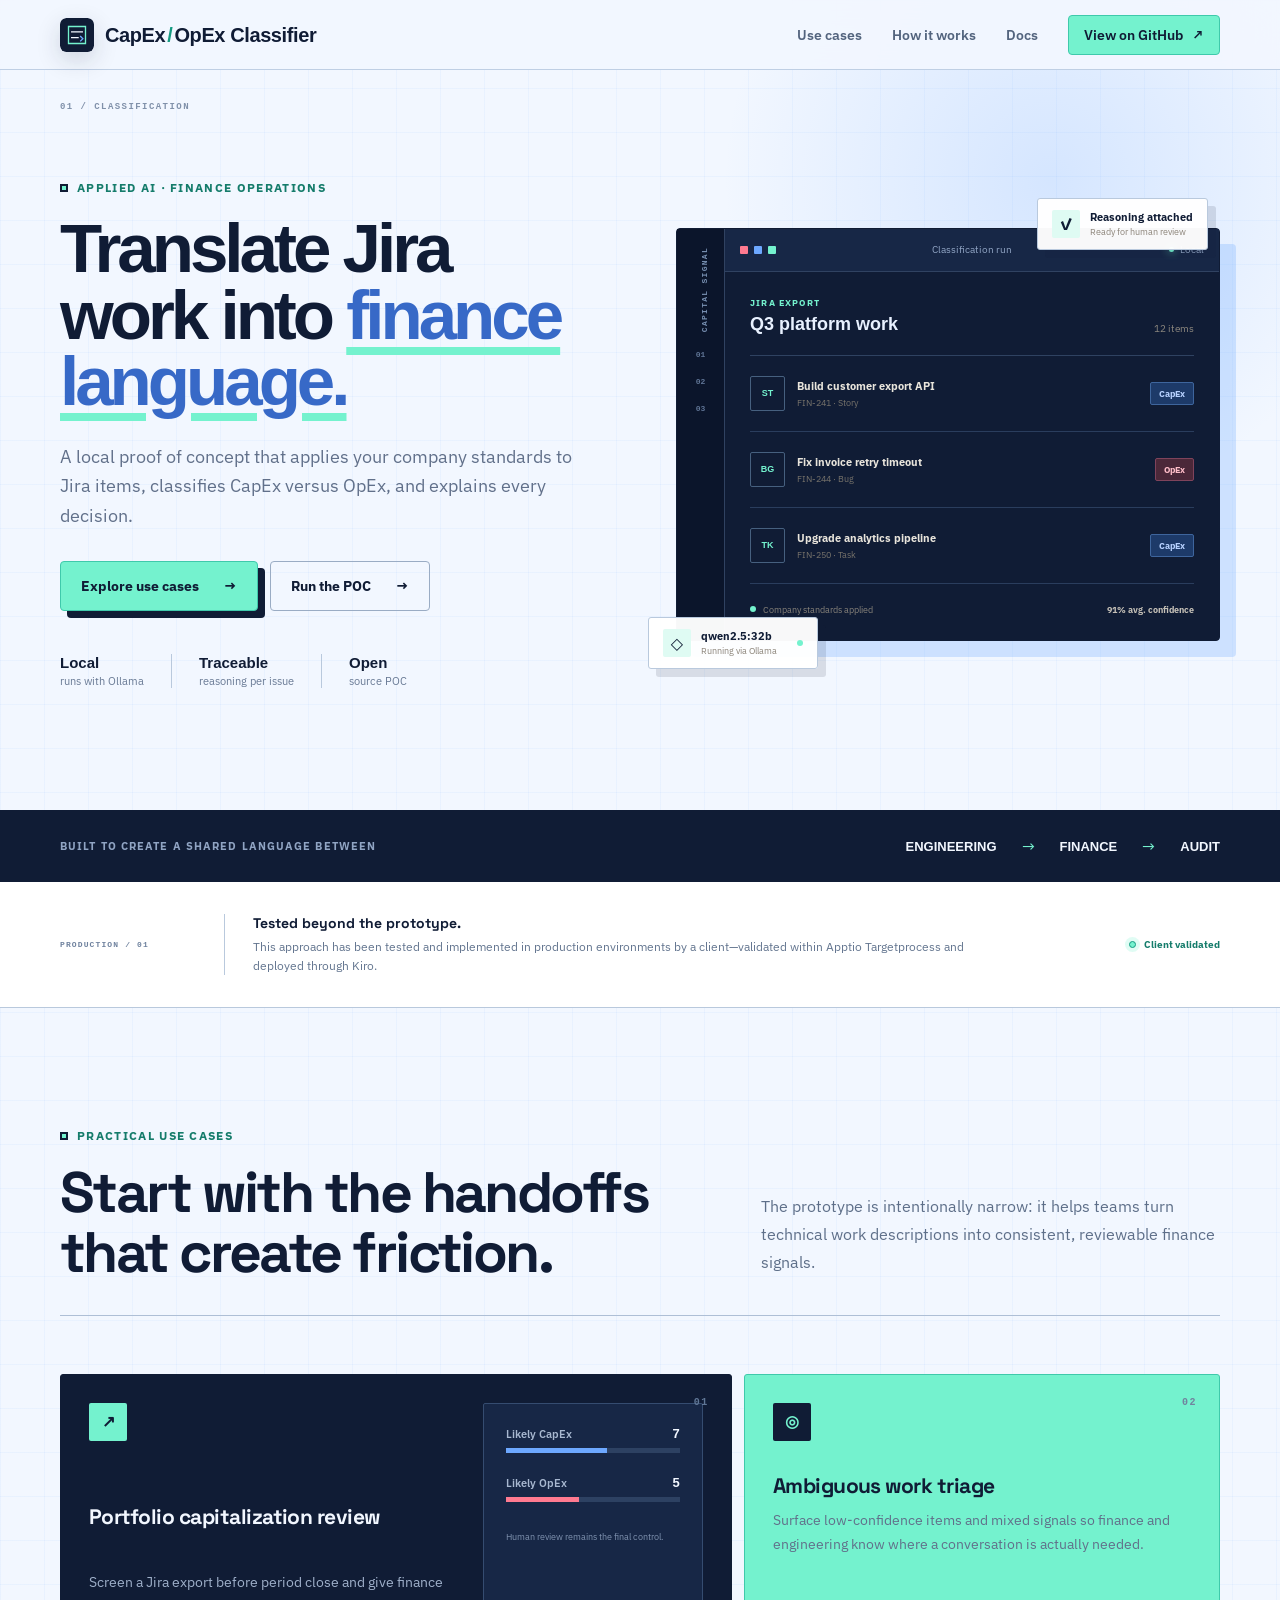
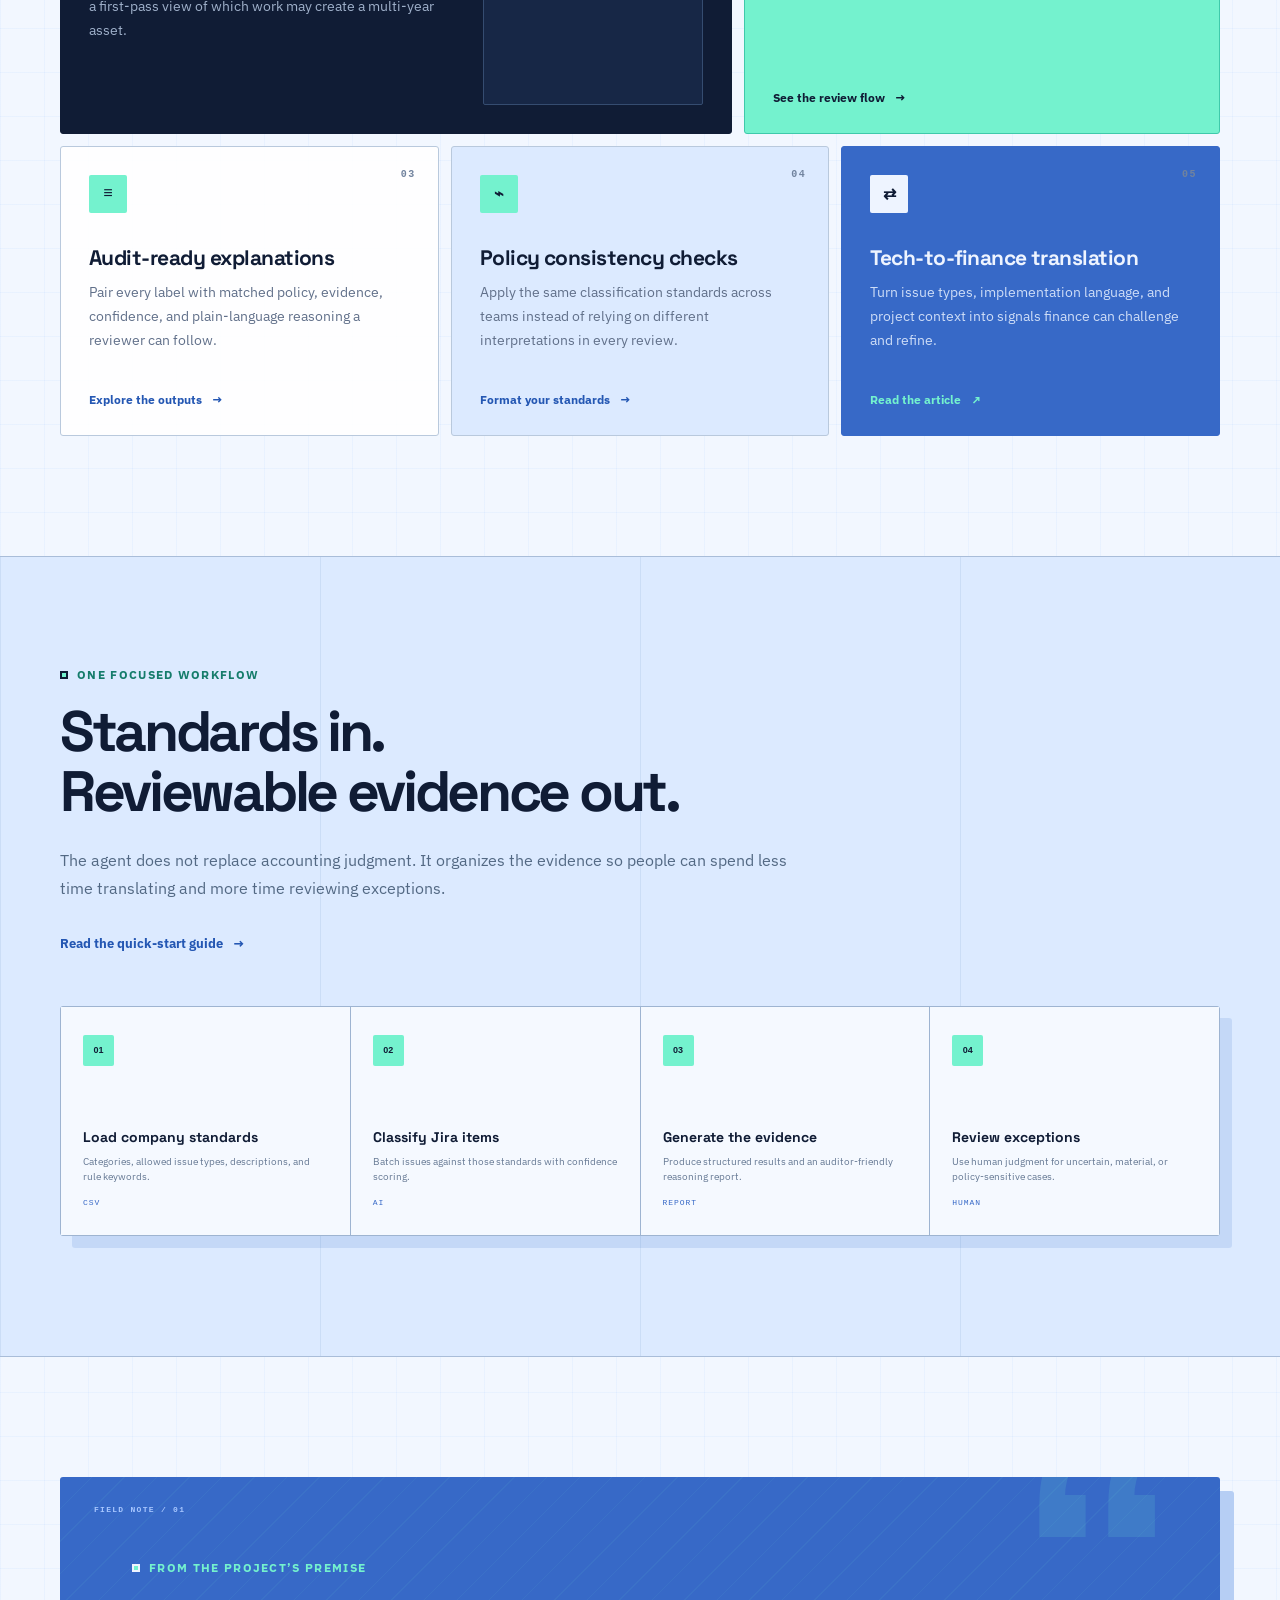
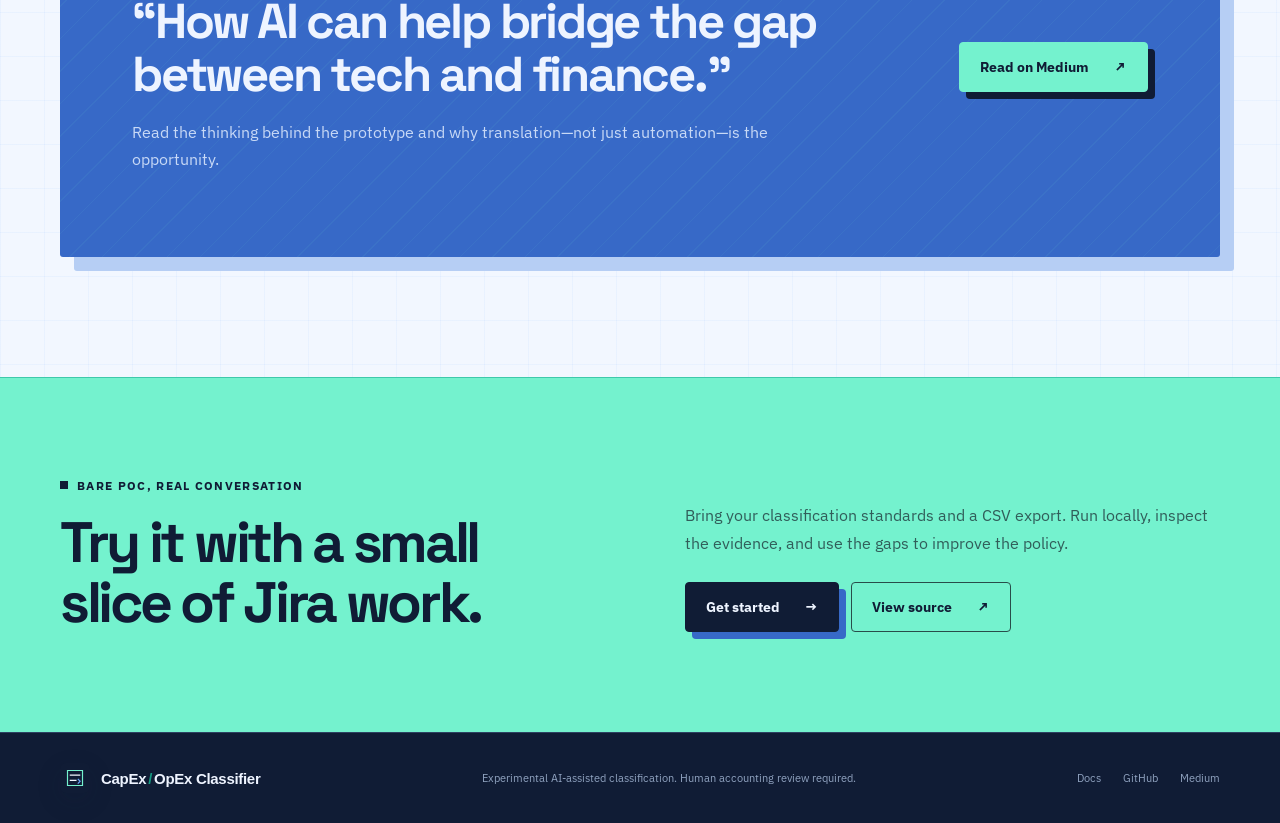
==== commit 977de41b: "Redesign classifier site visual system" ====
--- a/docs/index.html
+++ b/docs/index.html
@@ -3,7 +3,7 @@
   <head>
     <meta charset="utf-8">
     <meta name="viewport" content="width=device-width, initial-scale=1">
-    <meta name="theme-color" content="#10100f">
+    <meta name="theme-color" content="#101c35">
     <meta name="description" content="A local AI proof of concept that classifies Jira work as CapEx or OpEx using your finance standards.">
     <meta property="og:title" content="CapEx / OpEx Classifier">
     <meta property="og:description" content="Turn Jira work into finance-ready classifications—with evidence, confidence, and a human-readable audit trail.">
@@ -12,12 +12,12 @@
     <link rel="icon" href="assets/classifier-mark.svg" type="image/svg+xml">
     <link rel="stylesheet" href="assets/site.css">
   </head>
-  <body>
+  <body class="visual-v2">
     <header class="site-header">
       <div class="shell header-inner">
         <a class="brand" href="index.html" aria-label="CapEx OpEx Classifier home">
           <img src="assets/classifier-mark.svg" width="34" height="34" alt="">
-          <span>CapEx<span class="slash">/</span>OpEx</span>
+          <span>CapEx<span class="slash">/</span>OpEx Classifier</span>
         </a>
         <button class="nav-toggle" type="button" aria-expanded="false" aria-controls="site-nav">
           <span class="sr-only">Toggle navigation</span>
@@ -36,7 +36,7 @@
       <section class="hero shell">
         <div class="hero-glow" aria-hidden="true"></div>
         <div class="hero-copy">
-          <div class="eyebrow"><span></span>AI for technology finance</div>
+          <div class="eyebrow"><span></span>Applied AI · Finance operations</div>
           <h1>Translate Jira work into <em>finance language.</em></h1>
           <p>A local proof of concept that applies your company standards to Jira items, classifies CapEx versus OpEx, and explains every decision.</p>
           <div class="hero-actions">
@@ -52,6 +52,7 @@
 
         <div class="hero-visual" aria-label="Illustration of Jira items moving through the classifier into a finance review">
           <div class="classifier-window">
+            <div class="data-rail" aria-hidden="true"><span>CAPITAL SIGNAL</span><i>01</i><i>02</i><i>03</i></div>
             <div class="window-bar">
               <div class="traffic"><i></i><i></i><i></i></div>
               <span>Classification run</span>
@@ -107,6 +108,17 @@
         </div>
       </section>
 
+      <section class="production-proof">
+        <div class="shell">
+          <span class="proof-index">PRODUCTION / 01</span>
+          <div>
+            <strong>Tested beyond the prototype.</strong>
+            <p>This approach has been tested and implemented in production environments by a client—validated within Apptio Targetprocess and deployed through Kiro.</p>
+          </div>
+          <span class="proof-status"><i></i> Client validated</span>
+        </div>
+      </section>
+
       <section class="section shell" id="use-cases">
         <div class="section-heading">
           <div>
@@ -223,7 +235,7 @@
       <div class="shell">
         <a class="brand footer-brand" href="index.html">
           <img src="assets/classifier-mark.svg" width="30" height="30" alt="">
-          <span>CapEx<span class="slash">/</span>OpEx</span>
+          <span>CapEx<span class="slash">/</span>OpEx Classifier</span>
         </a>
         <p>Experimental AI-assisted classification. Human accounting review required.</p>
         <div><a href="guide.html">Docs</a><a href="https://github.com/SantiaGoMode/capex_opex_classifier">GitHub</a><a href="https://medium.com/@cris.santiago/how-ai-can-help-bridge-the-gap-between-tech-and-finance-bb49a8a4bf48">Medium</a></div>
--- a/docs/assets/site.css
+++ b/docs/assets/site.css
@@ -1,4 +1,4 @@
-@import url("https://fonts.googleapis.com/css2?family=DM+Sans:wght@400;500;600;700&family=Manrope:wght@500;600;700;800&display=swap");
+@import url("https://fonts.googleapis.com/css2?family=IBM+Plex+Sans:wght@400;500;600;700&family=Space+Grotesk:wght@500;600;700&display=swap");
 
 :root {
   --ink: #171713;
@@ -300,3 +300,617 @@
   html { scroll-behavior: auto; }
   *, *::before, *::after { transition-duration: .01ms !important; }
 }
+
+/* Distinct finance-technology direction */
+.visual-v2 {
+  --ink: #101c35;
+  --muted: #61708a;
+  --paper: #f2f7ff;
+  --surface: #ffffff;
+  --line: #ccdaed;
+  --amber: #159b82;
+  --amber-bright: #74f2ce;
+  --amber-pale: #dffbf3;
+  --night: #101c35;
+  --night-soft: #172746;
+  --green: #74f2ce;
+  --blue: #6da8ff;
+  background:
+    linear-gradient(rgba(109, 168, 255, .07) 1px, transparent 1px),
+    linear-gradient(90deg, rgba(109, 168, 255, .07) 1px, transparent 1px),
+    var(--paper);
+  background-size: 44px 44px;
+  font-family: "IBM Plex Sans", system-ui, sans-serif;
+}
+.visual-v2 .site-header {
+  height: 70px;
+  border-bottom-color: #bfcfe4;
+  background: rgba(242, 247, 255, .92);
+  box-shadow: none;
+}
+.visual-v2 .brand { letter-spacing: -.02em; }
+.visual-v2 .brand img { border-radius: 6px; box-shadow: 0 8px 24px rgba(16, 28, 53, .16); }
+.visual-v2 .slash { color: #159b82; }
+.visual-v2 .site-nav { color: #53647e; }
+.visual-v2 .github-link {
+  color: #101c35;
+  background: #74f2ce;
+  border: 1px solid #3fc9ab;
+  border-radius: 4px;
+}
+.visual-v2 .github-link:hover { color: #101c35 !important; background: #95f8dc; }
+.visual-v2 .hero {
+  min-height: 740px;
+  grid-template-columns: 1fr 1fr;
+  gap: 72px;
+  padding-block: 88px 100px;
+}
+.visual-v2 .hero::before {
+  content: "01 / CLASSIFICATION";
+  position: absolute;
+  top: 32px;
+  left: 0;
+  color: #8091aa;
+  font: 700 9px ui-monospace, SFMono-Regular, Menlo, monospace;
+  letter-spacing: .16em;
+}
+.visual-v2 .hero-glow {
+  left: auto;
+  right: -180px;
+  top: -240px;
+  width: 700px;
+  height: 700px;
+  background: radial-gradient(circle, rgba(109, 168, 255, .22), transparent 66%);
+}
+.visual-v2 .eyebrow { color: #157c6b; letter-spacing: .11em; }
+.visual-v2 .eyebrow > span { width: 8px; height: 8px; background: #74f2ce; border: 2px solid #101c35; }
+.visual-v2 .hero h1 {
+  max-width: 580px;
+  font-size: clamp(54px, 5.4vw, 78px);
+  line-height: .96;
+}
+.visual-v2 .hero h1 em {
+  color: #3769c7;
+  text-decoration: underline;
+  text-decoration-color: #74f2ce;
+  text-decoration-thickness: .12em;
+  text-underline-offset: .12em;
+}
+.visual-v2 .button { border-radius: 4px; }
+.visual-v2 .button-primary {
+  color: #101c35;
+  background: #74f2ce;
+  border: 1px solid #3fc9ab;
+  box-shadow: 7px 7px 0 #101c35;
+}
+.visual-v2 .button-primary:hover { box-shadow: 4px 4px 0 #101c35; }
+.visual-v2 .button-secondary {
+  color: #101c35;
+  background: transparent;
+  border-color: #9aacc4;
+  box-shadow: none;
+}
+.visual-v2 .hero-proof div { border-color: #b9c9dd; }
+.visual-v2 .hero-proof strong { color: #101c35; }
+.visual-v2 .hero-proof span { color: #687994; }
+.visual-v2 .classifier-window {
+  display: grid;
+  grid-template-columns: 48px 1fr;
+  overflow: visible;
+  color: #e8f1ff;
+  background: #101c35;
+  border: 1px solid #101c35;
+  border-radius: 4px;
+  box-shadow: 16px 16px 0 rgba(109, 168, 255, .28);
+  transform: none;
+}
+.visual-v2 .data-rail {
+  grid-row: 1 / span 2;
+  padding: 18px 0;
+  display: flex;
+  align-items: center;
+  gap: 18px;
+  flex-direction: column;
+  color: #7890b2;
+  background: #0b152b;
+  border-right: 1px solid #304261;
+}
+.visual-v2 .data-rail span {
+  margin-block: 30px 38px;
+  font: 700 8px ui-monospace, SFMono-Regular, Menlo, monospace;
+  letter-spacing: .16em;
+  writing-mode: vertical-rl;
+  transform: rotate(180deg);
+}
+.visual-v2 .data-rail i { color: #5f7495; font: 700 8px ui-monospace, SFMono-Regular, Menlo, monospace; font-style: normal; }
+.visual-v2 .window-bar {
+  color: #91a5c4;
+  background: #172746;
+  border-color: #304261;
+}
+.visual-v2 .traffic i { border-radius: 1px; background: #536783; }
+.visual-v2 .traffic i:first-child { background: #ff7a90; }
+.visual-v2 .traffic i:nth-child(2) { background: #6da8ff; }
+.visual-v2 .traffic i:nth-child(3) { background: #74f2ce; }
+.visual-v2 .run-heading { border-color: #2f4261; }
+.visual-v2 .run-heading small { color: #74f2ce; }
+.visual-v2 .classification-list article { border-color: #2a3d5d; }
+.visual-v2 .issue-icon {
+  color: #74f2ce;
+  background: transparent;
+  border-color: #46607f;
+  border-radius: 2px;
+}
+.visual-v2 .classification-list .capex { color: #b7d1ff; background: #1d3a69; border-color: #3e659d; border-radius: 2px; }
+.visual-v2 .classification-list .opex { color: #ffbec9; background: #4b2839; border-color: #7f435b; border-radius: 2px; }
+.visual-v2 .float-card { border-color: #b9c9dd; border-radius: 3px; box-shadow: 8px 8px 0 rgba(16, 28, 53, .12); }
+.visual-v2 .mini-icon, .visual-v2 .model-glyph { color: #101c35; background: #dffbf3; border-radius: 2px; }
+.visual-v2 .bridge-strip { background: #101c35; border: 0; }
+.visual-v2 .bridge-strip span, .visual-v2 .bridge-strip div div { color: #90a4c3; }
+.visual-v2 .bridge-strip strong { color: #f2f7ff; }
+.visual-v2 .bridge-strip i { color: #74f2ce; }
+.visual-v2 .production-proof {
+  padding: 32px 0;
+  background: #ffffff;
+  border-bottom: 1px solid #b9c9dd;
+}
+.visual-v2 .production-proof .shell {
+  display: grid;
+  grid-template-columns: 130px 1fr auto;
+  align-items: center;
+  gap: 34px;
+}
+.visual-v2 .proof-index {
+  color: #6f829e;
+  font: 700 8px ui-monospace, SFMono-Regular, Menlo, monospace;
+  letter-spacing: .14em;
+}
+.visual-v2 .production-proof div div {
+  padding-left: 28px;
+  border-left: 1px solid #b9c9dd;
+}
+.visual-v2 .production-proof strong {
+  display: block;
+  margin-bottom: 5px;
+  color: #101c35;
+  font: 700 14px "Space Grotesk", sans-serif;
+}
+.visual-v2 .production-proof p {
+  max-width: 720px;
+  margin: 0;
+  color: #63758f;
+  font-size: 12px;
+  line-height: 1.6;
+}
+.visual-v2 .proof-status {
+  display: inline-flex;
+  align-items: center;
+  gap: 8px;
+  color: #157c6b;
+  font-size: 10px;
+  font-weight: 700;
+  white-space: nowrap;
+}
+.visual-v2 .proof-status i,
+.visual-v2 .provenance-note span i {
+  width: 7px;
+  height: 7px;
+  background: #74f2ce;
+  border: 1px solid #159b82;
+  border-radius: 50%;
+  box-shadow: 0 0 0 4px rgba(116, 242, 206, .22);
+}
+
+.visual-v2 .section { padding-block: 120px; }
+.visual-v2 .section-heading {
+  grid-template-columns: 1.15fr .85fr;
+  padding-bottom: 32px;
+  border-bottom: 1px solid #aebfd6;
+}
+.visual-v2 .section-heading h2 {
+  color: #101c35;
+  font-family: "Space Grotesk", sans-serif;
+  letter-spacing: -.045em;
+}
+.visual-v2 .section-heading > p { color: #5e6f89; }
+.visual-v2 .use-case-grid {
+  grid-template-columns: repeat(12, 1fr);
+  gap: 12px;
+}
+.visual-v2 .use-case {
+  min-height: 290px;
+  grid-column: span 4;
+  padding: 28px;
+  background: rgba(255, 255, 255, .9);
+  border: 1px solid #b9c9dd;
+  border-radius: 3px;
+  box-shadow: none;
+}
+.visual-v2 .use-case:hover {
+  transform: translateY(-3px);
+  border-color: #6da8ff;
+  box-shadow: 8px 8px 0 rgba(109, 168, 255, .18);
+}
+.visual-v2 .use-case.featured {
+  min-height: 360px;
+  grid-column: span 7;
+  grid-row: auto;
+  display: grid;
+  grid-template-columns: 1fr 220px;
+  column-gap: 38px;
+  background: #101c35;
+  border-color: #101c35;
+}
+.visual-v2 .use-case:nth-child(2) {
+  grid-column: span 5;
+  color: #101c35;
+  background: #74f2ce;
+  border-color: #3fc9ab;
+}
+.visual-v2 .use-case:nth-child(3) { grid-column: span 4; }
+.visual-v2 .use-case:nth-child(4) {
+  grid-column: span 4;
+  background: #dceaff;
+}
+.visual-v2 .use-case:nth-child(5) {
+  grid-column: span 4;
+  color: #eef4ff;
+  background: #3769c7;
+  border-color: #3769c7;
+}
+.visual-v2 .use-number {
+  top: 22px;
+  right: 22px;
+  color: #71839e;
+  font-family: ui-monospace, SFMono-Regular, Menlo, monospace;
+}
+.visual-v2 .use-case.featured .use-number { color: #607797; }
+.visual-v2 .use-icon {
+  color: #101c35;
+  background: #74f2ce;
+  border: 0;
+  border-radius: 2px;
+  font-family: ui-monospace, SFMono-Regular, Menlo, monospace;
+}
+.visual-v2 .use-case:nth-child(2) .use-icon { color: #74f2ce; background: #101c35; }
+.visual-v2 .use-case:nth-child(5) .use-icon { color: #101c35; background: #eef4ff; }
+.visual-v2 .use-case h3 {
+  font-family: "Space Grotesk", sans-serif;
+  letter-spacing: -.025em;
+}
+.visual-v2 .use-case.featured h3,
+.visual-v2 .use-case.featured p { grid-column: 1; color: #f2f7ff; }
+.visual-v2 .use-case.featured p { color: #9fb0ca; }
+.visual-v2 .use-case:nth-child(5) p { color: #ceddF7; }
+.visual-v2 .use-case > a { color: #2457b3; }
+.visual-v2 .use-case:nth-child(2) > a { color: #101c35; }
+.visual-v2 .use-case:nth-child(5) > a { color: #74f2ce; }
+.visual-v2 .mini-report {
+  grid-column: 2;
+  grid-row: 1 / span 4;
+  margin: 0;
+  align-self: stretch;
+  padding: 22px;
+  background: #172746;
+  border: 1px solid #354c70;
+  border-radius: 2px;
+}
+.visual-v2 .mini-report div { margin-bottom: 22px; }
+.visual-v2 .mini-report span { color: #a8b8d0; }
+.visual-v2 .mini-report strong { color: #f2f7ff; }
+.visual-v2 .mini-report .bar { background: #2d4162; border-radius: 0; }
+.visual-v2 .bar::after { border-radius: 0; }
+.visual-v2 .capex-bar::after { background: #6da8ff; }
+.visual-v2 .opex-bar::after { background: #ff7a90; }
+.visual-v2 .mini-report small { color: #8194b1; }
+
+.visual-v2 .workflow-section {
+  padding: 110px 0 120px;
+  color: #101c35;
+  background: #dceaff;
+  border-block: 1px solid #a9bdd9;
+}
+.visual-v2 .workflow-section::before {
+  opacity: .22;
+  background-image: linear-gradient(90deg, #8fadd5 1px, transparent 1px);
+  background-size: 25% 100%;
+}
+.visual-v2 .workflow-section .shell {
+  display: block;
+}
+.visual-v2 .workflow-copy {
+  max-width: 760px;
+  margin-bottom: 54px;
+}
+.visual-v2 .eyebrow.light { color: #157c6b; }
+.visual-v2 .workflow-copy h2 {
+  color: #101c35;
+  font-family: "Space Grotesk", sans-serif;
+}
+.visual-v2 .workflow-copy p { color: #536984; }
+.visual-v2 .text-link { color: #2457b3; }
+.visual-v2 .workflow-list {
+  display: grid;
+  grid-template-columns: repeat(4, 1fr);
+  gap: 1px;
+  padding: 0;
+  background: #9eb4d1;
+  border: 1px solid #9eb4d1;
+  border-radius: 3px;
+  box-shadow: 12px 12px 0 rgba(55, 105, 199, .14);
+}
+.visual-v2 .workflow-list li {
+  min-height: 220px;
+  padding: 28px 22px;
+  display: flex;
+  align-items: flex-start;
+  flex-direction: column;
+  background: #f5f9ff;
+  border: 0;
+}
+.visual-v2 .workflow-list li > span {
+  color: #101c35;
+  background: #74f2ce;
+  border: 0;
+  border-radius: 2px;
+}
+.visual-v2 .workflow-list div { margin-top: 48px; }
+.visual-v2 .workflow-list strong {
+  color: #101c35;
+  font: 700 14px "Space Grotesk", sans-serif;
+}
+.visual-v2 .workflow-list small { margin-top: 8px; color: #667994; font-size: 10px; }
+.visual-v2 .workflow-list em {
+  margin: auto 0 0;
+  color: #3769c7;
+  font-family: ui-monospace, SFMono-Regular, Menlo, monospace;
+}
+.visual-v2 .article-section { padding-block: 120px; }
+.visual-v2 .article-card {
+  min-height: 380px;
+  padding: clamp(38px, 6vw, 72px);
+  align-items: center;
+  color: #eef4ff;
+  background:
+    repeating-linear-gradient(135deg, transparent 0 22px, rgba(116, 242, 206, .06) 22px 23px),
+    #3769c7;
+  border: 0;
+  border-radius: 3px;
+  box-shadow: 14px 14px 0 #b6cef4;
+}
+.visual-v2 .article-card::before {
+  content: "FIELD NOTE / 01";
+  position: absolute;
+  top: 28px;
+  left: 34px;
+  color: #a8c7ff;
+  font: 700 8px ui-monospace, SFMono-Regular, Menlo, monospace;
+  letter-spacing: .16em;
+}
+.visual-v2 .article-card::after {
+  top: -85px;
+  right: 40px;
+  color: rgba(116, 242, 206, .13);
+}
+.visual-v2 .article-card .eyebrow { color: #74f2ce; }
+.visual-v2 .article-card .eyebrow > span { border-color: #eef4ff; }
+.visual-v2 blockquote {
+  font-family: "Space Grotesk", sans-serif;
+  letter-spacing: -.045em;
+}
+.visual-v2 .article-card p { color: #c8d9f6; }
+.visual-v2 .article-card .button-primary {
+  color: #101c35;
+  border-color: #74f2ce;
+  box-shadow: 7px 7px 0 #101c35;
+}
+.visual-v2 .cta-section {
+  color: #101c35;
+  background: #74f2ce;
+  border-top: 1px solid #3fc9ab;
+}
+.visual-v2 .cta h2 { font-family: "Space Grotesk", sans-serif; }
+.visual-v2 .cta .eyebrow.light { color: #101c35; }
+.visual-v2 .cta .eyebrow > span { background: #101c35; border: 0; }
+.visual-v2 .cta > div:last-child > p { color: #315e5a; }
+.visual-v2 .cta .button-primary {
+  color: #eef4ff;
+  background: #101c35;
+  border-color: #101c35;
+  box-shadow: 7px 7px 0 #3769c7;
+}
+.visual-v2 .button-dark {
+  color: #101c35;
+  background: transparent;
+  border-color: #284d4a;
+}
+.visual-v2 footer {
+  color: #90a3c0;
+  background: #101c35;
+  border-color: #2d4161;
+}
+.visual-v2 .footer-brand { color: #eef4ff; }
+
+.visual-v2 .guide-shell {
+  grid-template-columns: 220px minmax(0, 800px);
+  gap: 68px;
+  padding-block: 82px 120px;
+}
+.visual-v2 .guide-nav {
+  top: 26px;
+  padding: 0;
+  border: 1px solid #b4c5da;
+  background: rgba(247, 250, 255, .88);
+}
+.visual-v2 .guide-nav strong {
+  margin: 0;
+  padding: 15px 16px;
+  color: #eef4ff;
+  background: #101c35;
+  font-family: ui-monospace, SFMono-Regular, Menlo, monospace;
+}
+.visual-v2 .guide-nav a {
+  padding: 10px 16px;
+  color: #576a84;
+  border-bottom: 1px solid #d4dfed;
+  border-radius: 0;
+}
+.visual-v2 .guide-nav a:last-child { border: 0; }
+.visual-v2 .guide-nav a:hover {
+  color: #101c35;
+  background: #dffbf3;
+}
+.visual-v2 .guide-hero {
+  padding: 18px 0 64px;
+  border-color: #aebfd6;
+}
+.visual-v2 .guide-hero::before {
+  content: "REFERENCE / v0.1";
+  display: block;
+  margin-bottom: 38px;
+  color: #6c7f99;
+  font: 700 8px ui-monospace, SFMono-Regular, Menlo, monospace;
+  letter-spacing: .16em;
+}
+.visual-v2 .guide-hero h1 {
+  max-width: 640px;
+  color: #101c35;
+  font-family: "Space Grotesk", sans-serif;
+  letter-spacing: -.045em;
+}
+.visual-v2 .guide-note {
+  padding: 18px;
+  background: #dffbf3;
+  border-color: #87d9c5;
+  border-radius: 2px;
+}
+.visual-v2 .guide-note > span {
+  color: #eef4ff;
+  background: #101c35;
+  border-radius: 2px;
+}
+.visual-v2 .guide-note p { color: #315e5a; }
+.visual-v2 .provenance-note {
+  margin-top: 12px;
+  padding: 18px;
+  display: grid;
+  grid-template-columns: 150px 1fr;
+  gap: 18px;
+  background: #dceaff;
+  border: 1px solid #a9bdd9;
+}
+.visual-v2 .provenance-note span {
+  display: flex;
+  align-items: center;
+  gap: 9px;
+  color: #2457b3;
+  font-size: 9px;
+  font-weight: 800;
+  letter-spacing: .05em;
+  text-transform: uppercase;
+}
+.visual-v2 .provenance-note p {
+  margin: 0;
+  color: #536984;
+  font-size: 11px;
+  line-height: 1.6;
+}
+.visual-v2 .guide-content section {
+  border-color: #b9c9dd;
+}
+.visual-v2 .guide-content section h2 {
+  color: #101c35;
+  font-family: "Space Grotesk", sans-serif;
+  letter-spacing: -.035em;
+}
+.visual-v2 .guide-content section a { color: #2457b3; }
+.visual-v2 .guide-content ul { color: #52637d; }
+.visual-v2 .guide-content code {
+  color: #2457b3;
+  background: #dceaff;
+  border-radius: 2px;
+}
+.visual-v2 .guide-content pre {
+  color: #e5efff;
+  background: #101c35;
+  border-color: #2f4567;
+  border-radius: 3px;
+  box-shadow: 8px 8px 0 rgba(109, 168, 255, .2);
+}
+.visual-v2 .guide-content pre code { color: inherit; background: none; }
+.visual-v2 .prompt { color: #74f2ce; }
+.visual-v2 .quiet { border-color: #159b82; }
+.visual-v2 .section-label { color: #71839f; font-family: ui-monospace, SFMono-Regular, Menlo, monospace; }
+.visual-v2 .table-wrap {
+  border-color: #b9c9dd;
+  border-radius: 3px;
+  box-shadow: 7px 7px 0 rgba(109, 168, 255, .12);
+}
+.visual-v2 table { background: rgba(255, 255, 255, .95); }
+.visual-v2 th, .visual-v2 td { border-color: #d1ddeb; }
+.visual-v2 th {
+  color: #eaf2ff;
+  background: #172746;
+  font-family: ui-monospace, SFMono-Regular, Menlo, monospace;
+}
+.visual-v2 .required {
+  color: #101c35;
+  background: #74f2ce;
+  border-radius: 2px;
+}
+.visual-v2 .phase-list li { border-color: #bdcce0; }
+.visual-v2 .phase-list li > span {
+  color: #101c35;
+  background: #74f2ce;
+  border-radius: 2px;
+}
+.visual-v2 .output-grid article,
+.visual-v2 .limits-grid div {
+  background: rgba(255, 255, 255, .92);
+  border-color: #b9c9dd;
+  border-radius: 3px;
+}
+.visual-v2 .output-grid article > span { color: #159b82; }
+.visual-v2 .output-grid h3,
+.visual-v2 .limits-grid strong { font-family: "Space Grotesk", sans-serif; }
+.visual-v2 .review-callout {
+  color: #e7f0ff;
+  background: #101c35;
+  border-radius: 3px;
+}
+.visual-v2 .review-callout strong { color: #74f2ce; }
+.visual-v2 .guide-next { border-color: #aebfd6; }
+.visual-v2 .guide-next > a { color: #2457b3; }
+
+@media (max-width: 980px) {
+  .visual-v2 .hero { grid-template-columns: 1fr; }
+  .visual-v2 .use-case.featured { grid-column: span 12; }
+  .visual-v2 .use-case:nth-child(n+2) { grid-column: span 6; }
+  .visual-v2 .workflow-list { grid-template-columns: repeat(2, 1fr); }
+  .visual-v2 .guide-shell { grid-template-columns: 180px minmax(0, 1fr); gap: 38px; }
+  .visual-v2 .production-proof .shell { grid-template-columns: 110px 1fr; }
+  .visual-v2 .proof-status { grid-column: 2; }
+}
+
+@media (max-width: 720px) {
+  .visual-v2 .site-header { height: 68px; }
+  .visual-v2 .site-nav { background: rgba(242, 247, 255, .98); border-color: #b9c9dd; }
+  .visual-v2 .hero { padding-top: 72px; }
+  .visual-v2 .hero::before { top: 25px; }
+  .visual-v2 .hero h1 { font-size: clamp(44px, 13vw, 61px); }
+  .visual-v2 .classifier-window { grid-template-columns: 34px 1fr; box-shadow: 8px 8px 0 rgba(109, 168, 255, .28); }
+  .visual-v2 .data-rail { gap: 13px; }
+  .visual-v2 .data-rail span { margin-block: 24px 28px; }
+  .visual-v2 .use-case-grid { display: grid; grid-template-columns: 1fr; }
+  .visual-v2 .use-case.featured,
+  .visual-v2 .use-case:nth-child(n+2) { grid-column: 1; }
+  .visual-v2 .use-case.featured { min-height: 0; display: flex; }
+  .visual-v2 .mini-report { margin-top: 30px; }
+  .visual-v2 .workflow-list { grid-template-columns: 1fr; }
+  .visual-v2 .workflow-list li { min-height: 190px; }
+  .visual-v2 .article-card { box-shadow: 8px 8px 0 #b6cef4; }
+  .visual-v2 .guide-shell { display: block; }
+  .visual-v2 .production-proof .shell { display: block; }
+  .visual-v2 .production-proof div div { margin: 14px 0 18px; padding: 0; border: 0; }
+  .visual-v2 .provenance-note { grid-template-columns: 1fr; }
+}
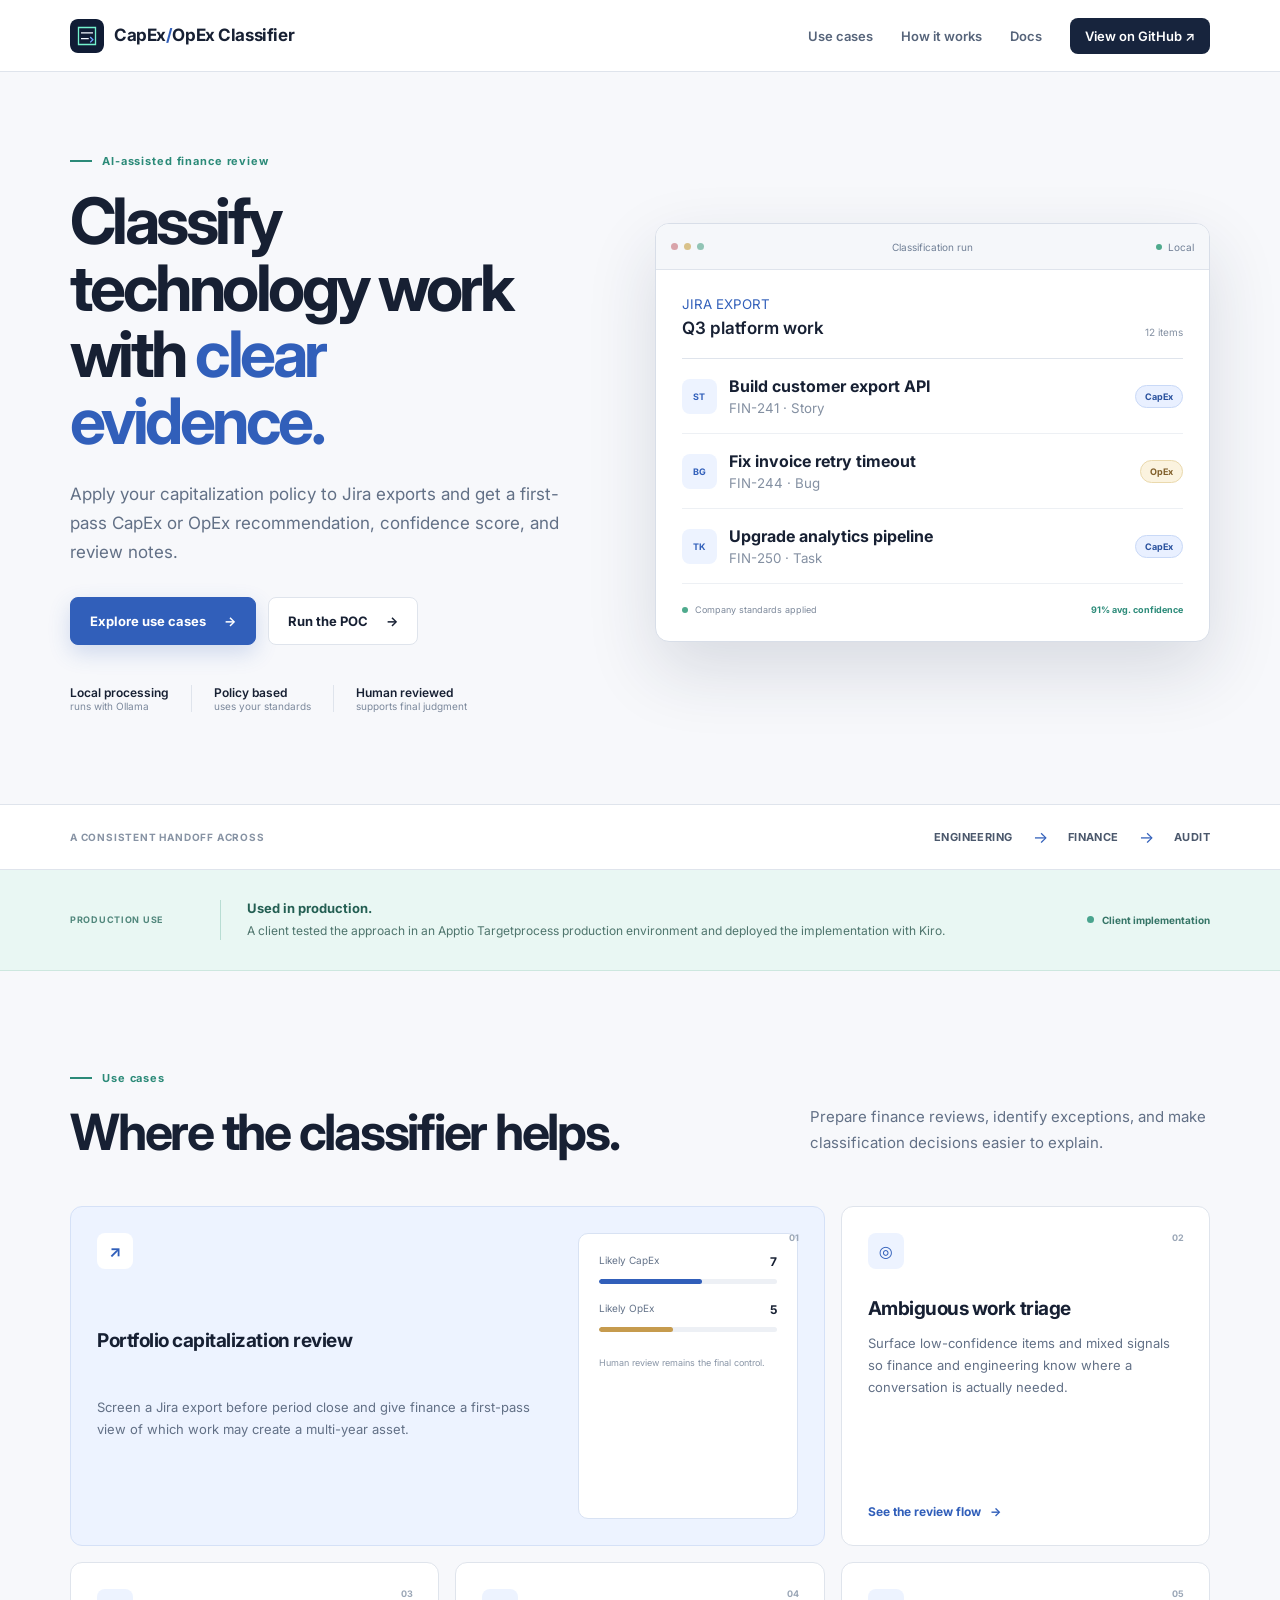
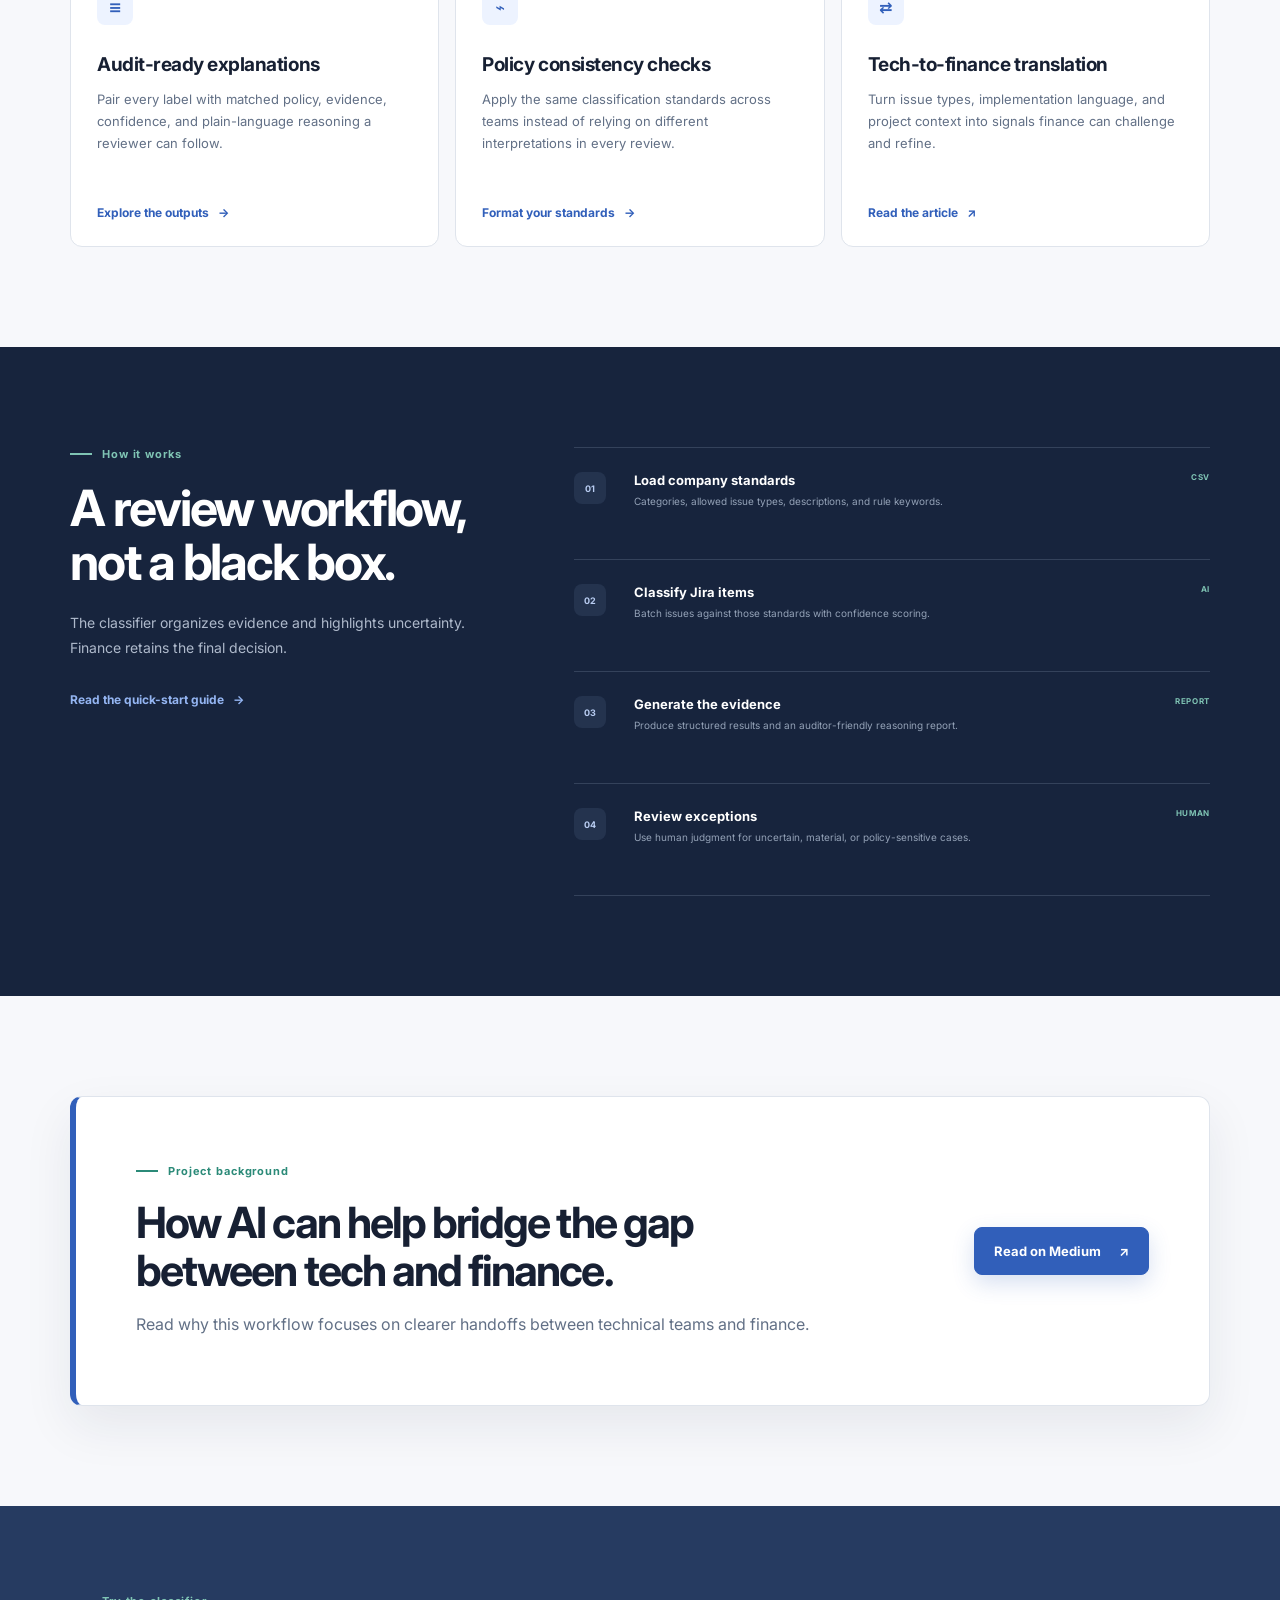
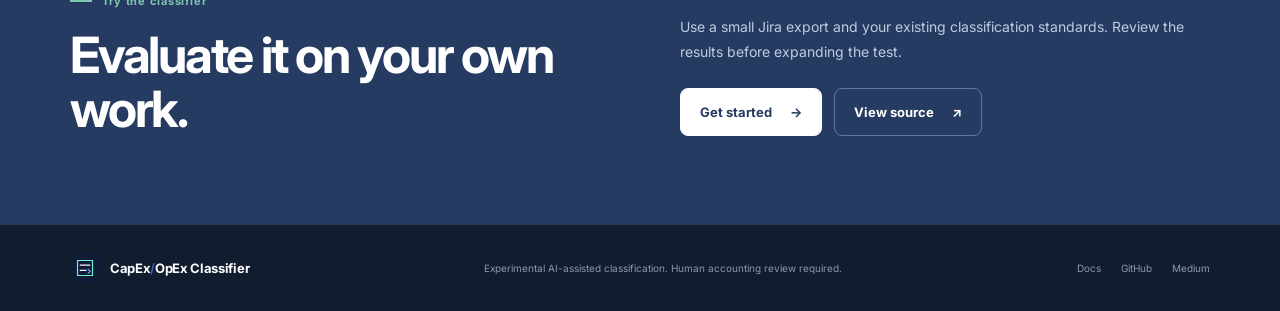
==== commit e2097deb: "Simplify site design and copy" ====
--- a/docs/index.html
+++ b/docs/index.html
@@ -36,23 +36,22 @@
       <section class="hero shell">
         <div class="hero-glow" aria-hidden="true"></div>
         <div class="hero-copy">
-          <div class="eyebrow"><span></span>Applied AI · Finance operations</div>
-          <h1>Translate Jira work into <em>finance language.</em></h1>
-          <p>A local proof of concept that applies your company standards to Jira items, classifies CapEx versus OpEx, and explains every decision.</p>
+          <div class="eyebrow"><span></span>AI-assisted finance review</div>
+          <h1>Classify technology work with <em>clear evidence.</em></h1>
+          <p>Apply your capitalization policy to Jira exports and get a first-pass CapEx or OpEx recommendation, confidence score, and review notes.</p>
           <div class="hero-actions">
             <a class="button button-primary" href="#use-cases">Explore use cases <span>→</span></a>
             <a class="button button-secondary" href="guide.html">Run the POC <span>→</span></a>
           </div>
           <div class="hero-proof" aria-label="Project highlights">
-            <div><strong>Local</strong><span>runs with Ollama</span></div>
-            <div><strong>Traceable</strong><span>reasoning per issue</span></div>
-            <div><strong>Open</strong><span>source POC</span></div>
+            <div><strong>Local processing</strong><span>runs with Ollama</span></div>
+            <div><strong>Policy based</strong><span>uses your standards</span></div>
+            <div><strong>Human reviewed</strong><span>supports final judgment</span></div>
           </div>
         </div>
 
         <div class="hero-visual" aria-label="Illustration of Jira items moving through the classifier into a finance review">
           <div class="classifier-window">
-            <div class="data-rail" aria-hidden="true"><span>CAPITAL SIGNAL</span><i>01</i><i>02</i><i>03</i></div>
             <div class="window-bar">
               <div class="traffic"><i></i><i></i><i></i></div>
               <span>Classification run</span>
@@ -89,43 +88,34 @@
               </div>
             </div>
           </div>
-          <div class="float-card float-evidence">
-            <span class="mini-icon">✓</span>
-            <div><strong>Reasoning attached</strong><small>Ready for human review</small></div>
-          </div>
-          <div class="float-card float-model">
-            <span class="model-glyph">◇</span>
-            <div><strong>qwen2.5:32b</strong><small>Running via Ollama</small></div>
-            <i></i>
-          </div>
         </div>
       </section>
 
       <section class="bridge-strip">
         <div class="shell">
-          <span>Built to create a shared language between</span>
+          <span>A consistent handoff across</span>
           <div><strong>ENGINEERING</strong><i>→</i><strong>FINANCE</strong><i>→</i><strong>AUDIT</strong></div>
         </div>
       </section>
 
       <section class="production-proof">
         <div class="shell">
-          <span class="proof-index">PRODUCTION / 01</span>
-          <div>
-            <strong>Tested beyond the prototype.</strong>
-            <p>This approach has been tested and implemented in production environments by a client—validated within Apptio Targetprocess and deployed through Kiro.</p>
-          </div>
-          <span class="proof-status"><i></i> Client validated</span>
+          <span class="proof-index">PRODUCTION USE</span>
+          <div>
+            <strong>Used in production.</strong>
+            <p>A client tested the approach in an Apptio Targetprocess production environment and deployed the implementation with Kiro.</p>
+          </div>
+          <span class="proof-status"><i></i> Client implementation</span>
         </div>
       </section>
 
       <section class="section shell" id="use-cases">
         <div class="section-heading">
           <div>
-            <div class="eyebrow"><span></span>Practical use cases</div>
-            <h2>Start with the handoffs<br>that create friction.</h2>
-          </div>
-          <p>The prototype is intentionally narrow: it helps teams turn technical work descriptions into consistent, reviewable finance signals.</p>
+            <div class="eyebrow"><span></span>Use cases</div>
+            <h2>Where the classifier helps.</h2>
+          </div>
+          <p>Prepare finance reviews, identify exceptions, and make classification decisions easier to explain.</p>
         </div>
         <div class="use-case-grid">
           <article class="use-case featured">
@@ -173,9 +163,9 @@
       <section class="workflow-section" id="how-it-works">
         <div class="shell">
           <div class="workflow-copy">
-            <div class="eyebrow light"><span></span>One focused workflow</div>
-            <h2>Standards in.<br>Reviewable evidence out.</h2>
-            <p>The agent does not replace accounting judgment. It organizes the evidence so people can spend less time translating and more time reviewing exceptions.</p>
+            <div class="eyebrow light"><span></span>How it works</div>
+            <h2>A review workflow, not a black box.</h2>
+            <p>The classifier organizes evidence and highlights uncertainty. Finance retains the final decision.</p>
             <a class="text-link" href="guide.html">Read the quick-start guide <span>→</span></a>
           </div>
           <ol class="workflow-list">
@@ -206,9 +196,9 @@
       <section class="article-section shell">
         <div class="article-card">
           <div>
-            <div class="eyebrow"><span></span>From the project’s premise</div>
-            <blockquote>“How AI can help bridge the gap between tech and finance.”</blockquote>
-            <p>Read the thinking behind the prototype and why translation—not just automation—is the opportunity.</p>
+            <div class="eyebrow"><span></span>Project background</div>
+            <blockquote>How AI can help bridge the gap between tech and finance.</blockquote>
+            <p>Read why this workflow focuses on clearer handoffs between technical teams and finance.</p>
           </div>
           <a class="button button-primary" href="https://medium.com/@cris.santiago/how-ai-can-help-bridge-the-gap-between-tech-and-finance-bb49a8a4bf48">Read on Medium <span>↗</span></a>
         </div>
@@ -217,11 +207,11 @@
       <section class="cta-section">
         <div class="shell cta">
           <div>
-            <div class="eyebrow light"><span></span>Bare POC, real conversation</div>
-            <h2>Try it with a small<br>slice of Jira work.</h2>
-          </div>
-          <div>
-            <p>Bring your classification standards and a CSV export. Run locally, inspect the evidence, and use the gaps to improve the policy.</p>
+            <div class="eyebrow light"><span></span>Try the classifier</div>
+            <h2>Evaluate it on your own work.</h2>
+          </div>
+          <div>
+            <p>Use a small Jira export and your existing classification standards. Review the results before expanding the test.</p>
             <div class="hero-actions">
               <a class="button button-primary" href="guide.html">Get started <span>→</span></a>
               <a class="button button-dark" href="https://github.com/SantiaGoMode/capex_opex_classifier">View source <span>↗</span></a>
--- a/docs/assets/site.css
+++ b/docs/assets/site.css
@@ -1,916 +1,598 @@
-@import url("https://fonts.googleapis.com/css2?family=IBM+Plex+Sans:wght@400;500;600;700&family=Space+Grotesk:wght@500;600;700&display=swap");
+@import url("https://fonts.googleapis.com/css2?family=Inter:wght@400;500;600;700&display=swap");
 
 :root {
-  --ink: #171713;
-  --muted: #6e6a60;
-  --paper: #fbfaf6;
-  --surface: #fff;
-  --line: #e7e2d7;
-  --amber: #f2ae24;
-  --amber-bright: #ffc74e;
-  --amber-pale: #fff2cb;
-  --night: #10100f;
-  --night-soft: #191815;
-  --green: #5bd287;
-  --blue: #8fbee8;
-  --shell: min(1160px, calc(100vw - 48px));
-  --shadow: 0 28px 76px rgba(53, 42, 18, .13);
+  --clean-ink: #172033;
+  --clean-muted: #627086;
+  --clean-bg: #f7f8fb;
+  --clean-surface: #ffffff;
+  --clean-line: #dfe4ec;
+  --clean-blue: #315fba;
+  --clean-blue-soft: #edf3ff;
+  --clean-teal: #2b8a78;
+  --clean-teal-soft: #e9f7f3;
+  --clean-navy: #17243d;
+  --shell: min(1140px, calc(100vw - 48px));
 }
 
 * { box-sizing: border-box; }
 html { scroll-behavior: smooth; }
-body {
+body.visual-v2 {
   margin: 0;
-  color: var(--ink);
-  background: var(--paper);
-  font-family: "DM Sans", system-ui, sans-serif;
+  color: var(--clean-ink);
+  background: var(--clean-bg);
+  background-image: none;
+  font-family: "Inter", system-ui, sans-serif;
   -webkit-font-smoothing: antialiased;
 }
+
 a { color: inherit; text-decoration: none; }
 img { display: block; max-width: 100%; }
 button { font: inherit; }
 .shell { width: var(--shell); margin-inline: auto; }
 .sr-only { position: absolute; width: 1px; height: 1px; overflow: hidden; clip: rect(0, 0, 0, 0); }
 
-.site-header {
+.visual-v2 .site-header {
   position: relative;
-  z-index: 30;
-  height: 76px;
-  border-bottom: 1px solid rgba(63, 48, 22, .09);
-  background: rgba(251, 250, 246, .88);
-  backdrop-filter: blur(18px);
-}
-.header-inner { height: 100%; display: flex; align-items: center; justify-content: space-between; }
-.brand { display: inline-flex; align-items: center; gap: 11px; font: 800 20px/1 "Manrope", sans-serif; letter-spacing: -.045em; }
-.brand img { border-radius: 9px; box-shadow: 0 6px 16px rgba(89, 61, 8, .18); }
-.slash { margin-inline: 2px; color: #b27405; }
-.site-nav { display: flex; align-items: center; gap: 30px; color: #565147; font-size: 14px; font-weight: 600; }
-.site-nav > a:hover { color: var(--ink); }
-.github-link { display: inline-flex; align-items: center; gap: 9px; padding: 10px 15px; color: #fff; background: var(--night); border-radius: 9px; }
-.github-link:hover { color: #fff !important; background: #2a2925; }
-.nav-toggle { display: none; border: 0; background: none; padding: 8px; }
-.nav-toggle span:not(.sr-only) { display: block; width: 22px; height: 2px; margin: 5px; background: var(--ink); }
-
-.hero {
-  min-height: 700px;
-  display: grid;
-  grid-template-columns: .92fr 1.08fr;
-  align-items: center;
-  gap: 58px;
+  z-index: 20;
+  height: 72px;
+  background: rgba(255, 255, 255, .94);
+  border-bottom: 1px solid var(--clean-line);
+  box-shadow: none;
+}
+
+.visual-v2 .header-inner { height: 100%; display: flex; align-items: center; justify-content: space-between; }
+.visual-v2 .brand {
+  display: inline-flex;
+  align-items: center;
+  gap: 10px;
+  color: var(--clean-ink);
+  font: 700 17px/1 "Inter", sans-serif;
+  letter-spacing: -.025em;
+}
+
+.visual-v2 .brand img {
+  border-radius: 8px;
+  box-shadow: none;
+}
+
+.visual-v2 .slash { color: var(--clean-blue); }
+.visual-v2 .site-nav { display: flex; align-items: center; gap: 28px; color: #56647a; font-size: 13px; font-weight: 600; }
+.visual-v2 .site-nav > a:hover { color: var(--clean-ink); }
+
+.visual-v2 .github-link {
+  padding: 10px 15px;
+  color: #fff;
+  background: var(--clean-navy);
+  border: 0;
+  border-radius: 8px;
+}
+
+.visual-v2 .github-link:hover {
+  color: #fff !important;
+  background: #243451;
+}
+
+.visual-v2 .nav-toggle { display: none; border: 0; background: none; padding: 8px; }
+.visual-v2 .nav-toggle span:not(.sr-only) { display: block; width: 22px; height: 2px; margin: 5px; background: var(--clean-ink); }
+
+.visual-v2 .hero {
+  display: grid;
+  align-items: center;
   position: relative;
-  padding-block: 76px 90px;
-}
-.hero-glow {
-  position: absolute;
-  left: -300px;
-  top: -280px;
-  width: 760px;
-  height: 760px;
-  background: radial-gradient(circle, rgba(255, 198, 72, .2), transparent 69%);
-  pointer-events: none;
-}
-.hero-copy { position: relative; z-index: 2; }
-.eyebrow { display: flex; align-items: center; gap: 9px; margin-bottom: 20px; color: #8b5b0c; font-size: 12px; font-weight: 800; letter-spacing: .14em; text-transform: uppercase; }
-.eyebrow > span { width: 23px; height: 2px; background: var(--amber); }
-.hero h1, .section h2, .workflow-copy h2, .cta h2 {
-  font-family: "Manrope", sans-serif;
-  font-weight: 800;
-  letter-spacing: -.058em;
-}
-.hero h1 { margin: 0; max-width: 600px; font-size: clamp(52px, 5.2vw, 76px); line-height: .99; }
-.hero h1 em { color: #a16004; font-style: normal; }
-.hero-copy > p { max-width: 550px; margin: 27px 0 30px; color: var(--muted); font-size: 18px; line-height: 1.65; }
-.hero-actions { display: flex; flex-wrap: wrap; gap: 12px; }
-.button { min-height: 50px; padding: 0 20px; display: inline-flex; align-items: center; justify-content: center; gap: 25px; border-radius: 10px; font-size: 14px; font-weight: 700; transition: transform .2s, box-shadow .2s, background .2s; }
-.button:hover { transform: translateY(-2px); }
-.button-primary { color: #2a1b00; background: var(--amber-bright); box-shadow: 0 12px 28px rgba(213, 139, 0, .2); }
-.button-secondary { background: #fff; border: 1px solid var(--line); box-shadow: 0 8px 22px rgba(50, 38, 17, .06); }
-.hero-proof { display: flex; gap: 27px; margin-top: 43px; }
-.hero-proof div { display: flex; flex-direction: column; padding-right: 27px; border-right: 1px solid var(--line); }
-.hero-proof div:last-child { padding-right: 0; border: 0; }
-.hero-proof strong { font: 800 15px "Manrope", sans-serif; }
-.hero-proof span { margin-top: 3px; color: #8b857a; font-size: 11px; }
-
-.hero-visual { min-width: 0; position: relative; }
-.classifier-window { overflow: hidden; color: #eeeae1; background: #131311; border: 1px solid #35322b; border-radius: 16px; box-shadow: 0 40px 100px rgba(38, 27, 10, .25), 0 0 0 8px rgba(255, 255, 255, .52); transform: perspective(1300px) rotateY(-3deg) rotateX(1deg); }
-.window-bar { height: 43px; padding: 0 15px; display: grid; grid-template-columns: 1fr auto 1fr; align-items: center; color: #938f86; background: #1b1a17; border-bottom: 1px solid #2c2a25; font-size: 10px; }
-.traffic { display: flex; gap: 6px; }
-.traffic i { width: 8px; height: 8px; border-radius: 50%; background: #514d45; }
-.traffic i:first-child { background: #cf7457; }
-.traffic i:nth-child(2) { background: #d5a844; }
-.traffic i:nth-child(3) { background: #61b87a; }
-.window-status { justify-self: end; display: flex; align-items: center; gap: 6px; }
-.window-status i { width: 5px; height: 5px; border-radius: 50%; background: var(--green); box-shadow: 0 0 8px var(--green); }
-.window-body { padding: 25px; }
-.run-heading { display: flex; align-items: end; justify-content: space-between; padding-bottom: 20px; border-bottom: 1px solid #2e2c27; }
-.run-heading div { display: flex; flex-direction: column; gap: 6px; }
-.run-heading small { color: #a27626; font-size: 9px; font-weight: 800; letter-spacing: .13em; }
-.run-heading strong { font: 700 18px "Manrope", sans-serif; }
-.run-heading > span { color: #8c877e; font-size: 10px; }
-.classification-list article { min-height: 76px; display: flex; align-items: center; gap: 12px; border-bottom: 1px solid #2b2924; }
-.issue-icon { width: 35px; height: 35px; flex: 0 0 35px; display: grid; place-items: center; color: #e2ad43; background: #302815; border: 1px solid #53421f; border-radius: 9px; font: 800 9px "Manrope", sans-serif; }
-.classification-list article > div { min-width: 0; display: flex; flex-direction: column; gap: 4px; }
-.classification-list strong { overflow: hidden; color: #e9e5dc; font-size: 11px; text-overflow: ellipsis; white-space: nowrap; }
-.classification-list small { color: #77736b; font-size: 9px; }
-.classification-list em { margin-left: auto; padding: 5px 8px; border-radius: 6px; font-size: 9px; font-style: normal; font-weight: 700; }
-.classification-list .capex { color: #79add9; background: #172637; border: 1px solid #274561; }
-.classification-list .opex { color: #d4a75a; background: #302615; border: 1px solid #52401e; }
-.confidence-row { display: flex; justify-content: space-between; padding-top: 20px; color: #89847b; font-size: 9px; }
-.confidence-row span { display: flex; align-items: center; gap: 7px; }
-.confidence-row i { width: 6px; height: 6px; border-radius: 50%; background: var(--green); }
-.confidence-row strong { color: #c5c0b7; }
-.float-card { position: absolute; z-index: 2; display: flex; align-items: center; gap: 10px; padding: 11px 14px; background: rgba(255,255,255,.97); border: 1px solid #eee7db; border-radius: 11px; box-shadow: 0 18px 40px rgba(43, 32, 15, .15); }
-.float-card div { display: flex; flex-direction: column; }
-.float-card strong { font-size: 11px; }
-.float-card small { margin-top: 2px; color: #8a8277; font-size: 9px; }
-.float-evidence { right: 12px; top: -30px; }
-.float-model { left: -28px; bottom: -28px; }
-.float-model > i { width: 6px; height: 6px; margin-left: 10px; border-radius: 50%; background: var(--green); }
-.mini-icon, .model-glyph { width: 28px; height: 28px; display: grid; place-items: center; color: #825005; background: var(--amber-pale); border-radius: 8px; font-weight: 800; }
-
-.bridge-strip { padding: 26px 0; border-block: 1px solid var(--line); background: #f4f1e9; }
-.bridge-strip .shell { display: flex; align-items: center; justify-content: space-between; }
-.bridge-strip span { color: #948d80; font-size: 11px; font-weight: 700; letter-spacing: .1em; text-transform: uppercase; }
-.bridge-strip div div { display: flex; align-items: center; gap: 25px; color: #7d786f; }
-.bridge-strip strong { font: 700 13px "Manrope", sans-serif; }
-.bridge-strip i { color: #c08c2a; font-style: normal; }
-
-.section { padding-block: 110px; }
-.section-heading { display: grid; grid-template-columns: 1fr 420px; align-items: end; gap: 80px; margin-bottom: 58px; }
-.section-heading h2, .workflow-copy h2 { margin: 0; font-size: clamp(39px, 4.5vw, 57px); line-height: 1.05; }
-.section-heading > p { margin: 0 0 7px; color: var(--muted); font-size: 16px; line-height: 1.75; }
-.use-case-grid { display: grid; grid-template-columns: repeat(3, 1fr); gap: 16px; }
-.use-case { min-height: 310px; padding: 26px; display: flex; flex-direction: column; position: relative; background: var(--surface); border: 1px solid var(--line); border-radius: 14px; transition: transform .25s, box-shadow .25s; }
-.use-case:hover { transform: translateY(-4px); box-shadow: 0 18px 45px rgba(53, 39, 17, .08); }
-.use-case.featured { grid-row: span 2; min-height: 636px; background: linear-gradient(145deg, #fffdf8, #fff7df); }
-.use-number { position: absolute; top: 27px; right: 26px; color: #aaa399; font: 600 10px "Manrope", sans-serif; letter-spacing: .15em; }
-.use-icon { width: 38px; height: 38px; display: grid; place-items: center; color: #875400; background: var(--amber-pale); border: 1px solid #f1d996; border-radius: 9px; font-weight: 800; }
-.use-case h3 { margin: 32px 0 11px; font: 800 21px/1.2 "Manrope", sans-serif; letter-spacing: -.03em; }
-.use-case p { margin: 0; color: var(--muted); font-size: 14px; line-height: 1.7; }
-.use-case > a { margin-top: auto; padding-top: 26px; color: #80500b; font-size: 12px; font-weight: 700; }
-.use-case > a span, .text-link span { margin-left: 7px; transition: margin .2s; }
-.use-case > a:hover span, .text-link:hover span { margin-left: 11px; }
-.mini-report { margin-top: auto; padding: 18px; background: rgba(255,255,255,.72); border: 1px solid #ede0be; border-radius: 12px; }
-.mini-report div { display: grid; grid-template-columns: 1fr auto; align-items: center; gap: 12px; margin-bottom: 17px; }
-.mini-report span { color: #635e54; font-size: 11px; font-weight: 600; }
-.mini-report strong { font: 800 13px "Manrope", sans-serif; }
-.mini-report .bar { grid-column: 1 / -1; height: 5px; display: block; margin-top: -5px; background: #ede7db; border-radius: 5px; overflow: hidden; }
-.bar::after { content: ""; display: block; height: 100%; border-radius: inherit; }
-.capex-bar::after { width: 58%; background: var(--blue); }
-.opex-bar::after { width: 42%; background: #dcab57; }
-.mini-report small { color: #8b8377; font-size: 9px; }
-
-.workflow-section { overflow: hidden; padding: 110px 0; color: #f7f2e8; background: var(--night); position: relative; }
-.workflow-section::before { content: ""; position: absolute; inset: 0; opacity: .18; background-image: linear-gradient(30deg,#29261e 12%,transparent 12.5%,transparent 87%,#29261e 87.5%,#29261e),linear-gradient(150deg,#29261e 12%,transparent 12.5%,transparent 87%,#29261e 87.5%,#29261e); background-size: 70px 122px; }
-.workflow-section .shell { position: relative; display: grid; grid-template-columns: .82fr 1.18fr; align-items: center; gap: 105px; }
-.eyebrow.light { color: #e5ad3e; }
-.workflow-copy h2 { color: #fff; }
-.workflow-copy p { margin: 24px 0 30px; color: #aaa396; line-height: 1.75; }
-.text-link { color: #f2b93f; font-size: 13px; font-weight: 700; }
-.workflow-list { padding: 23px; margin: 0; list-style: none; background: rgba(26,25,22,.94); border: 1px solid #38352e; border-radius: 15px; box-shadow: 0 35px 80px rgba(0,0,0,.35); }
-.workflow-list li { min-height: 78px; padding: 0 4px; display: flex; align-items: center; gap: 14px; border-bottom: 1px solid #2e2b25; }
-.workflow-list li:last-child { border: 0; }
-.workflow-list li > span { width: 31px; height: 31px; flex: 0 0 31px; display: grid; place-items: center; color: #efbc52; background: #302714; border: 1px solid #5a461f; border-radius: 8px; font: 700 9px "Manrope", sans-serif; }
-.workflow-list div { display: flex; flex-direction: column; }
-.workflow-list strong { color: #e7e2d8; font-size: 12px; }
-.workflow-list small { margin-top: 4px; color: #777168; font-size: 9px; line-height: 1.5; }
-.workflow-list em { margin-left: auto; color: #8b8377; font-size: 8px; font-style: normal; letter-spacing: .12em; }
-
-.article-section { padding-block: 110px; }
-.article-card { min-height: 330px; padding: clamp(36px, 6vw, 72px); display: flex; align-items: end; justify-content: space-between; gap: 50px; position: relative; overflow: hidden; background: #f2ede2; border: 1px solid #e0d8ca; border-radius: 20px; }
-.article-card::after { content: "“"; position: absolute; top: -70px; right: 70px; color: rgba(181,128,25,.12); font: 800 330px/1 "Manrope", sans-serif; }
-.article-card > div, .article-card > a { position: relative; z-index: 1; }
-blockquote { max-width: 730px; margin: 0 0 18px; font: 800 clamp(30px,4vw,49px)/1.08 "Manrope", sans-serif; letter-spacing: -.05em; }
-.article-card p { max-width: 640px; margin: 0; color: var(--muted); line-height: 1.7; }
-.article-card > a { flex: 0 0 auto; }
-
-.cta-section { padding: 100px 0; color: #fff; background: #1a1916; }
-.cta { display: grid; grid-template-columns: 1fr 1fr; gap: 90px; align-items: end; }
-.cta h2 { margin: 0; font-size: clamp(39px,4.5vw,57px); line-height: 1.05; }
-.cta > div:last-child > p { margin: 0 0 25px; color: #aaa59b; line-height: 1.75; }
-.button-dark { color: #fff; background: #292722; border: 1px solid #3d3931; }
-
-footer { padding: 30px 0; color: #817c73; background: #11110f; border-top: 1px solid #292722; font-size: 11px; }
-footer .shell { display: flex; align-items: center; justify-content: space-between; gap: 30px; }
-.footer-brand { color: #e8e3da; font-size: 15px; }
-footer p { margin: 0; }
-footer .shell > div { display: flex; gap: 22px; }
-footer a:hover { color: #fff; }
-
-.guide-shell { display: grid; grid-template-columns: 205px minmax(0, 780px); gap: 76px; justify-content: center; align-items: start; padding-block: 70px 110px; }
-.guide-nav { position: sticky; top: 28px; padding: 18px 0; display: flex; flex-direction: column; gap: 4px; border-top: 1px solid var(--line); }
-.guide-nav strong { margin-bottom: 8px; color: #9c701c; font-size: 9px; letter-spacing: .14em; }
-.guide-nav a { padding: 7px 9px; color: #746e63; border-radius: 6px; font-size: 12px; font-weight: 600; }
-.guide-nav a:hover { color: var(--ink); background: #f1ede4; }
-.guide-content { min-width: 0; }
-.guide-hero { padding: 14px 0 62px; border-bottom: 1px solid var(--line); }
-.guide-hero h1 { margin: 0; font: 800 clamp(43px,5vw,64px)/1.02 "Manrope",sans-serif; letter-spacing: -.055em; }
-.guide-hero > p { max-width: 700px; margin: 24px 0 28px; color: var(--muted); font-size: 17px; line-height: 1.75; }
-.guide-note { padding: 16px 18px; display: flex; align-items: flex-start; gap: 14px; background: #fff8e6; border: 1px solid #ecd99e; border-radius: 10px; }
-.guide-note > span { padding: 4px 7px; color: #704400; background: #f8d778; border-radius: 5px; font-size: 9px; font-weight: 800; letter-spacing: .1em; }
-.guide-note p { margin: 0; color: #695d48; font-size: 12px; line-height: 1.65; }
-.guide-content section { position: relative; padding: 62px 0; border-bottom: 1px solid var(--line); scroll-margin-top: 30px; }
-.guide-content section h2 { margin: 0 0 18px; font: 800 30px/1.2 "Manrope",sans-serif; letter-spacing: -.04em; }
-.guide-content section > p { color: var(--muted); line-height: 1.75; }
-.guide-content section a { color: #8a5909; font-weight: 700; text-decoration: underline; text-underline-offset: 3px; }
-.guide-content ul { padding-left: 22px; color: #4e4a42; line-height: 1.9; }
-.guide-content code { padding: 2px 5px; color: #7a4b03; background: #f1eadc; border-radius: 4px; font: 500 .9em ui-monospace,SFMono-Regular,Menlo,monospace; }
-.guide-content pre { overflow-x: auto; margin: 25px 0; padding: 22px; color: #dedad1; background: #171714; border: 1px solid #302e29; border-radius: 10px; box-shadow: 0 16px 35px rgba(41,31,13,.1); }
-.guide-content pre code { padding: 0; color: inherit; background: none; font-size: 12px; line-height: 1.75; }
-.prompt { color: #e6ac3d; }
-.quiet { padding-left: 15px; border-left: 2px solid #d7a43d; font-size: 12px; }
-.section-label { position: absolute; top: 66px; left: -48px; color: #c2baae; font: 700 9px "Manrope",sans-serif; letter-spacing: .12em; }
-.table-wrap { overflow-x: auto; margin-top: 26px; border: 1px solid var(--line); border-radius: 10px; }
-table { width: 100%; border-collapse: collapse; background: #fff; font-size: 12px; }
-th, td { padding: 14px 16px; text-align: left; border-bottom: 1px solid var(--line); }
-tr:last-child td { border: 0; }
-th { color: #857e73; background: #f4f1e9; font-size: 9px; letter-spacing: .08em; text-transform: uppercase; }
-td:first-child { color: #27251f; font-weight: 700; }
-.required { padding: 3px 6px; color: #805000; background: var(--amber-pale); border-radius: 4px; font-size: 9px; font-weight: 700; }
-.phase-list { padding: 0; margin: 32px 0 0; list-style: none; }
-.phase-list li { padding: 18px 0; display: flex; gap: 15px; border-top: 1px solid var(--line); }
-.phase-list li > span { width: 29px; height: 29px; flex: 0 0 29px; display: grid; place-items: center; color: #8a5804; background: var(--amber-pale); border-radius: 8px; font-size: 10px; font-weight: 800; }
-.phase-list strong { font-size: 13px; }
-.phase-list p { margin: 4px 0 0; color: var(--muted); font-size: 12px; line-height: 1.6; }
-.output-grid, .limits-grid { display: grid; grid-template-columns: 1fr 1fr; gap: 13px; margin-top: 27px; }
-.output-grid article, .limits-grid div { padding: 21px; background: #fff; border: 1px solid var(--line); border-radius: 11px; }
-.output-grid article > span { color: #a16a08; font-size: 9px; font-weight: 800; letter-spacing: .1em; }
-.output-grid h3 { margin: 11px 0 9px; font: 800 16px "Manrope",sans-serif; }
-.output-grid article > code { font-size: 9px; overflow-wrap: anywhere; }
-.output-grid p, .limits-grid p { margin: 14px 0 0; color: var(--muted); font-size: 11px; line-height: 1.65; }
-.review-callout { margin-top: 14px; padding: 20px; color: #ded9cf; background: #1a1916; border-radius: 10px; }
-.review-callout strong { color: #f0b949; font: 700 13px "Manrope",sans-serif; }
-.review-callout p { margin: 7px 0 0; color: #a9a398; font-size: 11px; line-height: 1.65; }
-.limits-grid strong { font: 800 13px "Manrope",sans-serif; }
-.guide-next { margin-top: 55px; padding: 25px 0; display: flex; align-items: center; justify-content: space-between; border-top: 1px solid var(--line); }
-.guide-next > div { display: flex; flex-direction: column; gap: 5px; }
-.guide-next > div span { color: #998f81; font-size: 8px; font-weight: 800; letter-spacing: .14em; }
-.guide-next strong { font: 800 14px "Manrope",sans-serif; }
-.guide-next > a { color: #80500b; font-size: 12px; font-weight: 700; }
+  min-height: 650px;
+  grid-template-columns: .96fr 1.04fr;
+  gap: 72px;
+  padding-block: 82px 92px;
+}
+
+.visual-v2 .hero::before,
+.visual-v2 .hero-glow { display: none; }
+
+.visual-v2 .eyebrow {
+  display: flex;
+  align-items: center;
+  gap: 10px;
+  margin-bottom: 20px;
+  color: var(--clean-teal);
+  font-size: 11px;
+  font-weight: 700;
+  letter-spacing: .08em;
+}
+
+.visual-v2 .eyebrow > span {
+  width: 22px;
+  height: 2px;
+  background: var(--clean-teal);
+  border: 0;
+}
+
+.visual-v2 .hero h1 {
+  margin: 0;
+  max-width: 600px;
+  color: var(--clean-ink);
+  font: 700 clamp(48px, 5vw, 68px)/1.04 "Inter", sans-serif;
+  letter-spacing: -.055em;
+}
+
+.visual-v2 .hero h1 em {
+  color: var(--clean-blue);
+  font-style: normal;
+  text-decoration: none;
+}
+
+.visual-v2 .hero-copy > p {
+  max-width: 570px;
+  margin: 26px 0 30px;
+  color: var(--clean-muted);
+  font-size: 17px;
+  line-height: 1.7;
+}
+
+.visual-v2 .button {
+  display: inline-flex;
+  align-items: center;
+  justify-content: center;
+  min-height: 48px;
+  padding: 0 19px;
+  gap: 18px;
+  border-radius: 8px;
+  font-size: 13px;
+  font-weight: 700;
+  transition: transform .2s, box-shadow .2s, background .2s;
+}
+.visual-v2 .button:hover { transform: translateY(-2px); }
+.visual-v2 .hero-actions { display: flex; flex-wrap: wrap; gap: 12px; }
+
+.visual-v2 .button-primary {
+  color: #fff;
+  background: var(--clean-blue);
+  border: 1px solid var(--clean-blue);
+  box-shadow: 0 8px 22px rgba(49, 95, 186, .2);
+}
+
+.visual-v2 .button-primary:hover {
+  background: #294f9c;
+  box-shadow: 0 10px 25px rgba(49, 95, 186, .25);
+}
+
+.visual-v2 .button-secondary {
+  color: var(--clean-ink);
+  background: #fff;
+  border: 1px solid var(--clean-line);
+  box-shadow: none;
+}
+
+.visual-v2 .hero-proof { display: flex; margin-top: 40px; gap: 22px; }
+.visual-v2 .hero-proof div { display: flex; flex-direction: column; padding-right: 22px; border-right: 1px solid var(--clean-line); }
+.visual-v2 .hero-proof div:last-child { padding-right: 0; border: 0; }
+.visual-v2 .hero-proof strong { color: var(--clean-ink); font: 600 12px "Inter", sans-serif; }
+.visual-v2 .hero-proof span { color: #7c899c; font-size: 10px; }
+
+.visual-v2 .classifier-window {
+  display: block;
+  overflow: hidden;
+  color: var(--clean-ink);
+  background: #fff;
+  border: 1px solid #d8deE8;
+  border-radius: 14px;
+  box-shadow: 0 28px 70px rgba(30, 44, 68, .14);
+  transform: none;
+}
+
+.visual-v2 .window-bar {
+  padding: 0 15px;
+  display: grid;
+  grid-template-columns: 1fr auto 1fr;
+  align-items: center;
+  height: 46px;
+  color: #718097;
+  background: #f5f7fa;
+  border-color: var(--clean-line);
+  border-bottom: 1px solid var(--clean-line);
+  font-size: 10px;
+}
+
+.visual-v2 .traffic { display: flex; gap: 6px; }
+.visual-v2 .traffic i {
+  width: 7px;
+  height: 7px;
+  border-radius: 50%;
+  background: #c6ced9;
+}
+
+.visual-v2 .traffic i:first-child { background: #d9a4aa; }
+.visual-v2 .traffic i:nth-child(2) { background: #d9c28a; }
+.visual-v2 .traffic i:nth-child(3) { background: #91c4b5; }
+.visual-v2 .window-status i { background: #4faa8d; box-shadow: none; }
+.visual-v2 .window-status { justify-self: end; display: flex; align-items: center; gap: 6px; }
+.visual-v2 .window-status i { width: 6px; height: 6px; border-radius: 50%; }
+.visual-v2 .window-body { padding: 26px; }
+.visual-v2 .run-heading { padding-bottom: 20px; display: flex; align-items: end; justify-content: space-between; border-bottom: 1px solid var(--clean-line); }
+.visual-v2 .run-heading div { display: flex; flex-direction: column; gap: 6px; }
+.visual-v2 .run-heading small { color: var(--clean-blue); }
+.visual-v2 .run-heading strong { color: var(--clean-ink); font: 600 17px "Inter", sans-serif; }
+.visual-v2 .run-heading > span { color: #8490a2; font-size: 10px; }
+.visual-v2 .classification-list article { min-height: 75px; display: flex; align-items: center; gap: 12px; border-bottom: 1px solid #edf0f4; }
+
+.visual-v2 .issue-icon {
+  width: 35px;
+  height: 35px;
+  flex: 0 0 35px;
+  display: grid;
+  place-items: center;
+  color: var(--clean-blue);
+  background: var(--clean-blue-soft);
+  border: 0;
+  border-radius: 8px;
+  font-size: 9px;
+  font-weight: 700;
+}
+
+.visual-v2 .classification-list article > div { min-width: 0; display: flex; flex-direction: column; gap: 4px; }
+.visual-v2 .classification-list strong { color: var(--clean-ink); }
+.visual-v2 .classification-list small { color: #8490a2; }
+.visual-v2 .classification-list em { margin-left: auto; padding: 5px 9px; border: 1px solid; border-radius: 999px; font-size: 9px; font-style: normal; font-weight: 700; }
+.visual-v2 .classification-list .capex { color: #28509d; background: #e9f0ff; border-color: #c9d9f7; }
+.visual-v2 .classification-list .opex { color: #805f2a; background: #fbf3df; border-color: #ead9ad; }
+.visual-v2 .confidence-row { padding-top: 20px; display: flex; justify-content: space-between; color: #7d899b; font-size: 9px; }
+.visual-v2 .confidence-row span { display: flex; align-items: center; gap: 7px; }
+.visual-v2 .confidence-row i { width: 6px; height: 6px; background: #4faa8d; border-radius: 50%; }
+.visual-v2 .confidence-row strong { color: var(--clean-teal); }
+
+.visual-v2 .bridge-strip {
+  padding: 22px 0;
+  color: #8793a4;
+  background: #fff;
+  border-block: 1px solid var(--clean-line);
+}
+
+.visual-v2 .bridge-strip .shell { display: flex; align-items: center; justify-content: space-between; }
+.visual-v2 .bridge-strip span { font-size: 10px; font-weight: 700; letter-spacing: .08em; text-transform: uppercase; }
+.visual-v2 .bridge-strip div div { display: flex; align-items: center; gap: 20px; }
+.visual-v2 .bridge-strip strong { color: #4b586c; font-size: 11px; letter-spacing: .04em; }
+.visual-v2 .bridge-strip i { color: var(--clean-blue); font-style: normal; }
+
+.visual-v2 .production-proof {
+  padding: 30px 0;
+  background: var(--clean-teal-soft);
+  border-bottom: 1px solid #cde7df;
+}
+
+.visual-v2 .production-proof .shell {
+  display: grid;
+  grid-template-columns: 120px 1fr auto;
+  align-items: center;
+  gap: 30px;
+}
+
+.visual-v2 .proof-index { color: #51877c; font-size: 9px; font-weight: 700; letter-spacing: .08em; }
+.visual-v2 .production-proof div div { padding-left: 26px; border-left: 1px solid #b8ddd3; }
+.visual-v2 .production-proof strong { display: block; margin-bottom: 5px; color: #245f53; font-size: 13px; }
+.visual-v2 .production-proof p { max-width: 720px; margin: 0; color: #4f756d; font-size: 12px; line-height: 1.6; }
+.visual-v2 .proof-status { display: inline-flex; align-items: center; gap: 8px; color: #367567; font-size: 10px; font-weight: 700; white-space: nowrap; }
+.visual-v2 .proof-status i { width: 7px; height: 7px; background: #49a48e; border-radius: 50%; }
+
+.visual-v2 .section { padding-block: 100px; }
+.visual-v2 .section-heading { display: grid; grid-template-columns: 1fr 400px; align-items: end; gap: 70px; margin-bottom: 46px; }
+.visual-v2 .section-heading h2 {
+  margin: 0;
+  color: var(--clean-ink);
+  font: 700 clamp(36px, 4vw, 50px)/1.1 "Inter", sans-serif;
+  letter-spacing: -.045em;
+}
+.visual-v2 .section-heading > p { margin: 0 0 5px; color: var(--clean-muted); font-size: 15px; line-height: 1.7; }
+
+.visual-v2 .use-case-grid { display: grid; grid-template-columns: repeat(3, 1fr); gap: 16px; }
+.visual-v2 .use-case {
+  min-height: 285px;
+  padding: 26px;
+  display: flex;
+  flex-direction: column;
+  position: relative;
+  background: #fff;
+  border: 1px solid var(--clean-line);
+  border-radius: 12px;
+  transition: transform .2s, box-shadow .2s;
+}
+.visual-v2 .use-case:hover { transform: translateY(-3px); box-shadow: 0 16px 35px rgba(30, 44, 68, .08); }
+.visual-v2 .use-case.featured {
+  min-height: 340px;
+  grid-column: span 2;
+  display: grid;
+  grid-template-columns: 1fr 220px;
+  column-gap: 35px;
+  background: var(--clean-blue-soft);
+  border-color: #d5e1f7;
+}
+.visual-v2 .use-number { position: absolute; top: 25px; right: 25px; color: #9ba7b7; font-size: 9px; font-weight: 700; }
+.visual-v2 .use-icon {
+  width: 36px;
+  height: 36px;
+  display: grid;
+  place-items: center;
+  color: var(--clean-blue);
+  background: var(--clean-blue-soft);
+  border-radius: 8px;
+  font-weight: 700;
+}
+.visual-v2 .use-case.featured .use-icon { background: #fff; }
+.visual-v2 .use-case h3 { margin: 28px 0 10px; color: var(--clean-ink); font: 700 19px/1.3 "Inter", sans-serif; letter-spacing: -.025em; }
+.visual-v2 .use-case p { margin: 0; color: var(--clean-muted); font-size: 13px; line-height: 1.7; }
+.visual-v2 .use-case > a { margin-top: auto; padding-top: 24px; color: var(--clean-blue); font-size: 12px; font-weight: 700; }
+.visual-v2 .use-case > a span,
+.visual-v2 .text-link span { margin-left: 6px; }
+.visual-v2 .use-case.featured h3,
+.visual-v2 .use-case.featured > p { grid-column: 1; }
+.visual-v2 .mini-report {
+  grid-column: 2;
+  grid-row: 1 / span 4;
+  align-self: stretch;
+  padding: 20px;
+  background: #fff;
+  border: 1px solid #d8e2f3;
+  border-radius: 10px;
+}
+.visual-v2 .mini-report div { display: grid; grid-template-columns: 1fr auto; gap: 10px; margin-bottom: 18px; }
+.visual-v2 .mini-report span { color: #65748a; font-size: 10px; }
+.visual-v2 .mini-report strong { color: var(--clean-ink); font-size: 12px; }
+.visual-v2 .mini-report .bar { grid-column: 1 / -1; height: 5px; overflow: hidden; background: #edf0f5; border-radius: 5px; }
+.visual-v2 .mini-report .bar::after { content: ""; display: block; height: 100%; border-radius: inherit; }
+.visual-v2 .capex-bar::after { width: 58%; background: var(--clean-blue); }
+.visual-v2 .opex-bar::after { width: 42%; background: #c69b4e; }
+.visual-v2 .mini-report small { color: #8a96a7; font-size: 9px; line-height: 1.5; }
+
+.visual-v2 .workflow-section {
+  padding: 100px 0;
+  color: #fff;
+  background: var(--clean-navy);
+}
+.visual-v2 .workflow-section::before { display: none; }
+.visual-v2 .workflow-section .shell { display: grid; grid-template-columns: .8fr 1.2fr; align-items: start; gap: 80px; }
+.visual-v2 .workflow-copy { position: sticky; top: 30px; }
+.visual-v2 .eyebrow.light { color: #7fc4b4; }
+.visual-v2 .eyebrow.light > span { background: #7fc4b4; }
+.visual-v2 .workflow-copy h2 {
+  margin: 0;
+  color: #fff;
+  font: 700 clamp(36px, 4vw, 50px)/1.08 "Inter", sans-serif;
+  letter-spacing: -.045em;
+}
+.visual-v2 .workflow-copy p { margin: 22px 0 28px; color: #aeb9cb; font-size: 14px; line-height: 1.75; }
+.visual-v2 .text-link { color: #94b5f2; font-size: 12px; font-weight: 700; }
+.visual-v2 .workflow-list { padding: 0; margin: 0; list-style: none; border-top: 1px solid #34425b; }
+.visual-v2 .workflow-list li {
+  min-height: 112px;
+  padding: 24px 0;
+  display: grid;
+  grid-template-columns: 42px 1fr auto;
+  align-items: start;
+  gap: 18px;
+  border-bottom: 1px solid #34425b;
+}
+.visual-v2 .workflow-list li > span {
+  width: 32px;
+  height: 32px;
+  display: grid;
+  place-items: center;
+  color: #b9cdf2;
+  background: #24334e;
+  border-radius: 8px;
+  font-size: 9px;
+  font-weight: 700;
+}
+.visual-v2 .workflow-list div { display: flex; flex-direction: column; }
+.visual-v2 .workflow-list strong { color: #fff; font-size: 13px; }
+.visual-v2 .workflow-list small { margin-top: 6px; color: #93a1b6; font-size: 10px; line-height: 1.55; }
+.visual-v2 .workflow-list em { color: #7fc4b4; font-size: 8px; font-style: normal; font-weight: 700; letter-spacing: .08em; }
+
+.visual-v2 .article-section { padding-block: 100px; }
+.visual-v2 .article-card {
+  min-height: 310px;
+  padding: clamp(35px, 5vw, 60px);
+  display: flex;
+  align-items: center;
+  justify-content: space-between;
+  gap: 50px;
+  position: relative;
+  color: var(--clean-ink);
+  background: #fff;
+  border: 1px solid var(--clean-line);
+  border-left: 6px solid var(--clean-blue);
+  border-radius: 12px;
+  box-shadow: 0 20px 50px rgba(30, 44, 68, .08);
+}
+.visual-v2 .article-card::before,
+.visual-v2 .article-card::after { display: none; }
+.visual-v2 .article-card > div { max-width: 700px; }
+.visual-v2 .article-card .eyebrow { color: var(--clean-teal); }
+.visual-v2 blockquote {
+  margin: 0 0 16px;
+  color: var(--clean-ink);
+  font: 700 clamp(28px, 3.5vw, 43px)/1.12 "Inter", sans-serif;
+  letter-spacing: -.045em;
+}
+.visual-v2 .article-card p { margin: 0; color: var(--clean-muted); line-height: 1.7; }
+.visual-v2 .article-card .button-primary { flex: 0 0 auto; }
+
+.visual-v2 .cta-section { padding: 88px 0; color: #fff; background: #263b61; }
+.visual-v2 .cta { display: grid; grid-template-columns: 1fr 1fr; align-items: end; gap: 80px; }
+.visual-v2 .cta h2 { margin: 0; color: #fff; font: 700 clamp(36px, 4vw, 50px)/1.08 "Inter", sans-serif; letter-spacing: -.045em; }
+.visual-v2 .cta > div:last-child > p { margin: 0 0 24px; color: #c1cbe0; font-size: 14px; line-height: 1.75; }
+.visual-v2 .cta .button-primary { color: #263b61; background: #fff; border-color: #fff; box-shadow: none; }
+.visual-v2 .button-dark { color: #fff; background: transparent; border: 1px solid #60759d; }
+
+.visual-v2 footer { padding: 28px 0; color: #8b98ad; background: #121c2f; border-top: 1px solid #2a3750; font-size: 10px; }
+.visual-v2 footer .shell { display: flex; align-items: center; justify-content: space-between; gap: 28px; }
+.visual-v2 .footer-brand { color: #fff; font-size: 13px; }
+.visual-v2 footer p { margin: 0; }
+.visual-v2 footer .shell > div { display: flex; gap: 20px; }
+.visual-v2 footer a:hover { color: #fff; }
+
+.visual-v2 .guide-shell {
+  display: grid;
+  grid-template-columns: 190px minmax(0, 780px);
+  justify-content: center;
+  align-items: start;
+  gap: 64px;
+  padding-block: 72px 105px;
+}
+.visual-v2 .guide-nav {
+  position: sticky;
+  top: 25px;
+  padding: 8px;
+  display: flex;
+  flex-direction: column;
+  background: #fff;
+  border: 1px solid var(--clean-line);
+  border-radius: 10px;
+}
+.visual-v2 .guide-nav strong { padding: 11px 10px; color: #8a96a7; font-size: 8px; letter-spacing: .1em; }
+.visual-v2 .guide-nav a { padding: 9px 10px; color: #66748a; border-radius: 7px; font-size: 11px; font-weight: 600; }
+.visual-v2 .guide-nav a:hover { color: var(--clean-blue); background: var(--clean-blue-soft); }
+.visual-v2 .guide-content { min-width: 0; }
+.visual-v2 .guide-hero { padding: 12px 0 58px; border-bottom: 1px solid var(--clean-line); }
+.visual-v2 .guide-hero::before { display: none; }
+.visual-v2 .guide-hero h1 {
+  margin: 0;
+  color: var(--clean-ink);
+  font: 700 clamp(42px, 5vw, 58px)/1.05 "Inter", sans-serif;
+  letter-spacing: -.05em;
+}
+.visual-v2 .guide-hero > p { max-width: 700px; margin: 22px 0 26px; color: var(--clean-muted); font-size: 16px; line-height: 1.75; }
+.visual-v2 .guide-note,
+.visual-v2 .provenance-note {
+  padding: 16px 18px;
+  display: grid;
+  grid-template-columns: 95px 1fr;
+  align-items: start;
+  gap: 16px;
+  border-radius: 9px;
+}
+.visual-v2 .guide-note { background: #f0f3f7; border: 1px solid #d9e0e9; }
+.visual-v2 .guide-note > span,
+.visual-v2 .provenance-note > span { font-size: 9px; font-weight: 700; letter-spacing: .06em; text-transform: uppercase; }
+.visual-v2 .guide-note > span { color: #617086; }
+.visual-v2 .guide-note p,
+.visual-v2 .provenance-note p { margin: 0; font-size: 11px; line-height: 1.65; }
+.visual-v2 .guide-note p { color: #66748a; }
+.visual-v2 .provenance-note { margin-top: 10px; background: var(--clean-teal-soft); border: 1px solid #cde7df; }
+.visual-v2 .provenance-note > span { display: flex; align-items: center; gap: 8px; color: #367567; }
+.visual-v2 .provenance-note span i { width: 7px; height: 7px; background: #49a48e; border-radius: 50%; }
+.visual-v2 .provenance-note p { color: #4f756d; }
+
+.visual-v2 .guide-content section { position: relative; padding: 56px 0; border-bottom: 1px solid var(--clean-line); scroll-margin-top: 25px; }
+.visual-v2 .guide-content section h2 { margin: 0 0 17px; color: var(--clean-ink); font: 700 27px/1.25 "Inter", sans-serif; letter-spacing: -.035em; }
+.visual-v2 .guide-content section > p { color: var(--clean-muted); line-height: 1.75; }
+.visual-v2 .guide-content section a { color: var(--clean-blue); font-weight: 700; text-decoration: underline; text-underline-offset: 3px; }
+.visual-v2 .guide-content ul { padding-left: 22px; color: #526177; line-height: 1.9; }
+.visual-v2 .guide-content code { padding: 2px 5px; color: #28509d; background: #eaf0fb; border-radius: 4px; font: 500 .9em ui-monospace, SFMono-Regular, Menlo, monospace; }
+.visual-v2 .guide-content pre {
+  overflow-x: auto;
+  margin: 24px 0;
+  padding: 21px;
+  color: #e6edf8;
+  background: var(--clean-navy);
+  border: 0;
+  border-radius: 10px;
+}
+.visual-v2 .guide-content pre code { padding: 0; color: inherit; background: none; font-size: 12px; line-height: 1.75; }
+.visual-v2 .prompt { color: #8fd0c1; }
+.visual-v2 .quiet { padding-left: 14px; border-left: 2px solid var(--clean-teal); font-size: 12px; }
+.visual-v2 .section-label { position: absolute; top: 61px; left: -42px; color: #a1abba; font-size: 8px; font-weight: 700; }
+.visual-v2 .table-wrap { overflow-x: auto; margin-top: 24px; border: 1px solid var(--clean-line); border-radius: 9px; }
+.visual-v2 table { width: 100%; border-collapse: collapse; background: #fff; font-size: 12px; }
+.visual-v2 th,
+.visual-v2 td { padding: 13px 15px; text-align: left; border-bottom: 1px solid var(--clean-line); }
+.visual-v2 tr:last-child td { border: 0; }
+.visual-v2 th { color: #6c788b; background: #f3f5f8; font-size: 9px; letter-spacing: .06em; text-transform: uppercase; }
+.visual-v2 td:first-child { color: var(--clean-ink); font-weight: 600; }
+.visual-v2 .required { padding: 3px 6px; color: #28509d; background: #e9f0ff; border-radius: 999px; font-size: 9px; font-weight: 700; }
+.visual-v2 .phase-list { padding: 0; margin: 28px 0 0; list-style: none; }
+.visual-v2 .phase-list li { padding: 17px 0; display: flex; gap: 14px; border-top: 1px solid var(--clean-line); }
+.visual-v2 .phase-list li > span { width: 28px; height: 28px; flex: 0 0 28px; display: grid; place-items: center; color: #28509d; background: #e9f0ff; border-radius: 7px; font-size: 9px; font-weight: 700; }
+.visual-v2 .phase-list strong { font-size: 12px; }
+.visual-v2 .phase-list p { margin: 4px 0 0; color: var(--clean-muted); font-size: 11px; line-height: 1.6; }
+.visual-v2 .output-grid,
+.visual-v2 .limits-grid { display: grid; grid-template-columns: 1fr 1fr; gap: 12px; margin-top: 25px; }
+.visual-v2 .output-grid article,
+.visual-v2 .limits-grid div { padding: 20px; background: #fff; border: 1px solid var(--clean-line); border-radius: 9px; }
+.visual-v2 .output-grid article > span { color: var(--clean-teal); font-size: 9px; font-weight: 700; }
+.visual-v2 .output-grid h3 { margin: 10px 0 8px; font-size: 15px; }
+.visual-v2 .output-grid article > code { font-size: 9px; overflow-wrap: anywhere; }
+.visual-v2 .output-grid p,
+.visual-v2 .limits-grid p { margin: 13px 0 0; color: var(--clean-muted); font-size: 11px; line-height: 1.65; }
+.visual-v2 .review-callout { margin-top: 12px; padding: 19px; color: #e6edf8; background: var(--clean-navy); border-radius: 9px; }
+.visual-v2 .review-callout strong { color: #8fd0c1; font-size: 12px; }
+.visual-v2 .review-callout p { margin: 7px 0 0; color: #aeb9cb; font-size: 11px; line-height: 1.65; }
+.visual-v2 .limits-grid strong { font-size: 12px; }
+.visual-v2 .guide-next { margin-top: 50px; padding: 24px 0; display: flex; align-items: center; justify-content: space-between; border-top: 1px solid var(--clean-line); }
+.visual-v2 .guide-next > div { display: flex; flex-direction: column; gap: 5px; }
+.visual-v2 .guide-next > div span { color: #96a1b0; font-size: 8px; font-weight: 700; letter-spacing: .1em; }
+.visual-v2 .guide-next strong { font-size: 13px; }
+.visual-v2 .guide-next > a { color: var(--clean-blue); font-size: 11px; font-weight: 700; }
 
 @media (max-width: 980px) {
-  .hero { grid-template-columns: 1fr; padding-top: 65px; }
-  .hero-copy { max-width: 680px; }
-  .hero-visual { max-width: 710px; margin: 25px auto 0; }
-  .section-heading { grid-template-columns: 1fr; gap: 24px; }
-  .section-heading > p { max-width: 650px; }
-  .use-case-grid { grid-template-columns: repeat(2,1fr); }
-  .workflow-section .shell, .cta { grid-template-columns: 1fr; gap: 55px; }
-  .article-card { align-items: start; flex-direction: column; }
-  .guide-shell { grid-template-columns: 170px minmax(0,1fr); gap: 42px; }
+  .visual-v2 .hero { grid-template-columns: 1fr; }
+  .visual-v2 .section-heading { grid-template-columns: 1fr; gap: 20px; }
+  .visual-v2 .use-case-grid { grid-template-columns: 1fr 1fr; }
+  .visual-v2 .use-case.featured { grid-column: span 2; }
+  .visual-v2 .workflow-section .shell { grid-template-columns: 1fr; gap: 48px; }
+  .visual-v2 .workflow-copy { position: static; }
+  .visual-v2 .guide-shell { grid-template-columns: 170px minmax(0, 1fr); gap: 38px; }
 }
 
 @media (max-width: 720px) {
-  :root { --shell: min(100% - 32px, 1160px); }
-  .site-header { height: 68px; }
-  .nav-toggle { display: block; }
-  .site-nav { position: absolute; top: 67px; left: 0; right: 0; display: none; padding: 18px 16px 24px; flex-direction: column; align-items: stretch; gap: 6px; background: rgba(251,250,246,.98); border-bottom: 1px solid var(--line); box-shadow: 0 16px 30px rgba(40,30,12,.08); }
-  .site-nav.open { display: flex; }
-  .site-nav a { padding: 12px; }
-  .github-link { justify-content: center; margin-top: 5px; }
-  .hero { min-height: 0; gap: 40px; padding-block: 55px 70px; }
-  .hero h1 { font-size: clamp(45px,14vw,64px); }
-  .hero-copy > p { font-size: 16px; }
-  .hero-proof { gap: 15px; }
-  .hero-proof div { padding-right: 15px; }
-  .classifier-window { transform: none; }
-  .window-body { padding: 18px; }
-  .classification-list article { min-height: 69px; }
-  .float-card { display: none; }
-  .bridge-strip .shell { align-items: flex-start; flex-direction: column; gap: 16px; }
-  .bridge-strip div div { gap: 14px; }
-  .section, .article-section { padding-block: 75px; }
-  .use-case-grid { grid-template-columns: 1fr; }
-  .use-case.featured { min-height: 560px; }
-  .workflow-section { padding-block: 78px; }
-  .workflow-list { padding: 15px; }
-  .workflow-list em { display: none; }
-  .article-card { min-height: 0; padding: 34px 25px; }
-  .cta-section { padding: 75px 0; }
-  footer .shell { align-items: flex-start; flex-direction: column; }
-  .guide-shell { display: block; padding-block: 45px 75px; }
-  .guide-nav { display: none; }
-  .section-label { display: none; }
-  .guide-content section { padding-block: 50px; }
-  .output-grid, .limits-grid { grid-template-columns: 1fr; }
-  .guide-next { align-items: flex-start; flex-direction: column; gap: 20px; }
+  :root { --shell: min(100% - 32px, 1140px); }
+  .visual-v2 .site-header { height: 68px; }
+  .visual-v2 .nav-toggle { display: block; }
+  .visual-v2 .site-nav {
+    position: absolute;
+    top: 67px;
+    left: 0;
+    right: 0;
+    display: none;
+    padding: 15px 16px 22px;
+    flex-direction: column;
+    align-items: stretch;
+    gap: 5px;
+    background: rgba(255, 255, 255, .98);
+    border-bottom: 1px solid var(--clean-line);
+    box-shadow: 0 14px 28px rgba(30, 44, 68, .08);
+  }
+  .visual-v2 .site-nav.open { display: flex; }
+  .visual-v2 .site-nav a { padding: 11px; }
+  .visual-v2 .github-link { justify-content: center; margin-top: 4px; }
+  .visual-v2 .hero { padding-block: 58px 70px; }
+  .visual-v2 .hero h1 { font-size: clamp(42px, 12vw, 58px); }
+  .visual-v2 .classifier-window { box-shadow: 0 18px 45px rgba(30, 44, 68, .14); }
+  .visual-v2 .hero-proof { gap: 13px; }
+  .visual-v2 .hero-proof div { padding-right: 13px; }
+  .visual-v2 .bridge-strip .shell { align-items: flex-start; flex-direction: column; gap: 13px; }
+  .visual-v2 .bridge-strip div div { gap: 12px; }
+  .visual-v2 .production-proof .shell { display: block; }
+  .visual-v2 .production-proof div div { margin: 13px 0 17px; padding: 0; border: 0; }
+  .visual-v2 .section,
+  .visual-v2 .article-section { padding-block: 72px; }
+  .visual-v2 .use-case-grid { grid-template-columns: 1fr; }
+  .visual-v2 .use-case.featured { min-height: 0; grid-column: 1; display: flex; }
+  .visual-v2 .mini-report { margin-top: 28px; }
+  .visual-v2 .workflow-section { padding-block: 72px; }
+  .visual-v2 .article-card { align-items: flex-start; flex-direction: column; }
+  .visual-v2 .cta-section { padding-block: 72px; }
+  .visual-v2 .cta { grid-template-columns: 1fr; gap: 35px; }
+  .visual-v2 footer .shell { align-items: flex-start; flex-direction: column; }
+  .visual-v2 .guide-shell { display: block; padding-block: 45px 72px; }
+  .visual-v2 .guide-nav { display: none; }
+  .visual-v2 .section-label { display: none; }
+  .visual-v2 .guide-content section { padding-block: 48px; }
+  .visual-v2 .output-grid,
+  .visual-v2 .limits-grid { grid-template-columns: 1fr; }
+  .visual-v2 .guide-note,
+  .visual-v2 .provenance-note { grid-template-columns: 1fr; }
+  .visual-v2 .guide-next { align-items: flex-start; flex-direction: column; gap: 18px; }
 }
 
 @media (prefers-reduced-motion: reduce) {
   html { scroll-behavior: auto; }
   *, *::before, *::after { transition-duration: .01ms !important; }
 }
-
-/* Distinct finance-technology direction */
-.visual-v2 {
-  --ink: #101c35;
-  --muted: #61708a;
-  --paper: #f2f7ff;
-  --surface: #ffffff;
-  --line: #ccdaed;
-  --amber: #159b82;
-  --amber-bright: #74f2ce;
-  --amber-pale: #dffbf3;
-  --night: #101c35;
-  --night-soft: #172746;
-  --green: #74f2ce;
-  --blue: #6da8ff;
-  background:
-    linear-gradient(rgba(109, 168, 255, .07) 1px, transparent 1px),
-    linear-gradient(90deg, rgba(109, 168, 255, .07) 1px, transparent 1px),
-    var(--paper);
-  background-size: 44px 44px;
-  font-family: "IBM Plex Sans", system-ui, sans-serif;
-}
-.visual-v2 .site-header {
-  height: 70px;
-  border-bottom-color: #bfcfe4;
-  background: rgba(242, 247, 255, .92);
-  box-shadow: none;
-}
-.visual-v2 .brand { letter-spacing: -.02em; }
-.visual-v2 .brand img { border-radius: 6px; box-shadow: 0 8px 24px rgba(16, 28, 53, .16); }
-.visual-v2 .slash { color: #159b82; }
-.visual-v2 .site-nav { color: #53647e; }
-.visual-v2 .github-link {
-  color: #101c35;
-  background: #74f2ce;
-  border: 1px solid #3fc9ab;
-  border-radius: 4px;
-}
-.visual-v2 .github-link:hover { color: #101c35 !important; background: #95f8dc; }
-.visual-v2 .hero {
-  min-height: 740px;
-  grid-template-columns: 1fr 1fr;
-  gap: 72px;
-  padding-block: 88px 100px;
-}
-.visual-v2 .hero::before {
-  content: "01 / CLASSIFICATION";
-  position: absolute;
-  top: 32px;
-  left: 0;
-  color: #8091aa;
-  font: 700 9px ui-monospace, SFMono-Regular, Menlo, monospace;
-  letter-spacing: .16em;
-}
-.visual-v2 .hero-glow {
-  left: auto;
-  right: -180px;
-  top: -240px;
-  width: 700px;
-  height: 700px;
-  background: radial-gradient(circle, rgba(109, 168, 255, .22), transparent 66%);
-}
-.visual-v2 .eyebrow { color: #157c6b; letter-spacing: .11em; }
-.visual-v2 .eyebrow > span { width: 8px; height: 8px; background: #74f2ce; border: 2px solid #101c35; }
-.visual-v2 .hero h1 {
-  max-width: 580px;
-  font-size: clamp(54px, 5.4vw, 78px);
-  line-height: .96;
-}
-.visual-v2 .hero h1 em {
-  color: #3769c7;
-  text-decoration: underline;
-  text-decoration-color: #74f2ce;
-  text-decoration-thickness: .12em;
-  text-underline-offset: .12em;
-}
-.visual-v2 .button { border-radius: 4px; }
-.visual-v2 .button-primary {
-  color: #101c35;
-  background: #74f2ce;
-  border: 1px solid #3fc9ab;
-  box-shadow: 7px 7px 0 #101c35;
-}
-.visual-v2 .button-primary:hover { box-shadow: 4px 4px 0 #101c35; }
-.visual-v2 .button-secondary {
-  color: #101c35;
-  background: transparent;
-  border-color: #9aacc4;
-  box-shadow: none;
-}
-.visual-v2 .hero-proof div { border-color: #b9c9dd; }
-.visual-v2 .hero-proof strong { color: #101c35; }
-.visual-v2 .hero-proof span { color: #687994; }
-.visual-v2 .classifier-window {
-  display: grid;
-  grid-template-columns: 48px 1fr;
-  overflow: visible;
-  color: #e8f1ff;
-  background: #101c35;
-  border: 1px solid #101c35;
-  border-radius: 4px;
-  box-shadow: 16px 16px 0 rgba(109, 168, 255, .28);
-  transform: none;
-}
-.visual-v2 .data-rail {
-  grid-row: 1 / span 2;
-  padding: 18px 0;
-  display: flex;
-  align-items: center;
-  gap: 18px;
-  flex-direction: column;
-  color: #7890b2;
-  background: #0b152b;
-  border-right: 1px solid #304261;
-}
-.visual-v2 .data-rail span {
-  margin-block: 30px 38px;
-  font: 700 8px ui-monospace, SFMono-Regular, Menlo, monospace;
-  letter-spacing: .16em;
-  writing-mode: vertical-rl;
-  transform: rotate(180deg);
-}
-.visual-v2 .data-rail i { color: #5f7495; font: 700 8px ui-monospace, SFMono-Regular, Menlo, monospace; font-style: normal; }
-.visual-v2 .window-bar {
-  color: #91a5c4;
-  background: #172746;
-  border-color: #304261;
-}
-.visual-v2 .traffic i { border-radius: 1px; background: #536783; }
-.visual-v2 .traffic i:first-child { background: #ff7a90; }
-.visual-v2 .traffic i:nth-child(2) { background: #6da8ff; }
-.visual-v2 .traffic i:nth-child(3) { background: #74f2ce; }
-.visual-v2 .run-heading { border-color: #2f4261; }
-.visual-v2 .run-heading small { color: #74f2ce; }
-.visual-v2 .classification-list article { border-color: #2a3d5d; }
-.visual-v2 .issue-icon {
-  color: #74f2ce;
-  background: transparent;
-  border-color: #46607f;
-  border-radius: 2px;
-}
-.visual-v2 .classification-list .capex { color: #b7d1ff; background: #1d3a69; border-color: #3e659d; border-radius: 2px; }
-.visual-v2 .classification-list .opex { color: #ffbec9; background: #4b2839; border-color: #7f435b; border-radius: 2px; }
-.visual-v2 .float-card { border-color: #b9c9dd; border-radius: 3px; box-shadow: 8px 8px 0 rgba(16, 28, 53, .12); }
-.visual-v2 .mini-icon, .visual-v2 .model-glyph { color: #101c35; background: #dffbf3; border-radius: 2px; }
-.visual-v2 .bridge-strip { background: #101c35; border: 0; }
-.visual-v2 .bridge-strip span, .visual-v2 .bridge-strip div div { color: #90a4c3; }
-.visual-v2 .bridge-strip strong { color: #f2f7ff; }
-.visual-v2 .bridge-strip i { color: #74f2ce; }
-.visual-v2 .production-proof {
-  padding: 32px 0;
-  background: #ffffff;
-  border-bottom: 1px solid #b9c9dd;
-}
-.visual-v2 .production-proof .shell {
-  display: grid;
-  grid-template-columns: 130px 1fr auto;
-  align-items: center;
-  gap: 34px;
-}
-.visual-v2 .proof-index {
-  color: #6f829e;
-  font: 700 8px ui-monospace, SFMono-Regular, Menlo, monospace;
-  letter-spacing: .14em;
-}
-.visual-v2 .production-proof div div {
-  padding-left: 28px;
-  border-left: 1px solid #b9c9dd;
-}
-.visual-v2 .production-proof strong {
-  display: block;
-  margin-bottom: 5px;
-  color: #101c35;
-  font: 700 14px "Space Grotesk", sans-serif;
-}
-.visual-v2 .production-proof p {
-  max-width: 720px;
-  margin: 0;
-  color: #63758f;
-  font-size: 12px;
-  line-height: 1.6;
-}
-.visual-v2 .proof-status {
-  display: inline-flex;
-  align-items: center;
-  gap: 8px;
-  color: #157c6b;
-  font-size: 10px;
-  font-weight: 700;
-  white-space: nowrap;
-}
-.visual-v2 .proof-status i,
-.visual-v2 .provenance-note span i {
-  width: 7px;
-  height: 7px;
-  background: #74f2ce;
-  border: 1px solid #159b82;
-  border-radius: 50%;
-  box-shadow: 0 0 0 4px rgba(116, 242, 206, .22);
-}
-
-.visual-v2 .section { padding-block: 120px; }
-.visual-v2 .section-heading {
-  grid-template-columns: 1.15fr .85fr;
-  padding-bottom: 32px;
-  border-bottom: 1px solid #aebfd6;
-}
-.visual-v2 .section-heading h2 {
-  color: #101c35;
-  font-family: "Space Grotesk", sans-serif;
-  letter-spacing: -.045em;
-}
-.visual-v2 .section-heading > p { color: #5e6f89; }
-.visual-v2 .use-case-grid {
-  grid-template-columns: repeat(12, 1fr);
-  gap: 12px;
-}
-.visual-v2 .use-case {
-  min-height: 290px;
-  grid-column: span 4;
-  padding: 28px;
-  background: rgba(255, 255, 255, .9);
-  border: 1px solid #b9c9dd;
-  border-radius: 3px;
-  box-shadow: none;
-}
-.visual-v2 .use-case:hover {
-  transform: translateY(-3px);
-  border-color: #6da8ff;
-  box-shadow: 8px 8px 0 rgba(109, 168, 255, .18);
-}
-.visual-v2 .use-case.featured {
-  min-height: 360px;
-  grid-column: span 7;
-  grid-row: auto;
-  display: grid;
-  grid-template-columns: 1fr 220px;
-  column-gap: 38px;
-  background: #101c35;
-  border-color: #101c35;
-}
-.visual-v2 .use-case:nth-child(2) {
-  grid-column: span 5;
-  color: #101c35;
-  background: #74f2ce;
-  border-color: #3fc9ab;
-}
-.visual-v2 .use-case:nth-child(3) { grid-column: span 4; }
-.visual-v2 .use-case:nth-child(4) {
-  grid-column: span 4;
-  background: #dceaff;
-}
-.visual-v2 .use-case:nth-child(5) {
-  grid-column: span 4;
-  color: #eef4ff;
-  background: #3769c7;
-  border-color: #3769c7;
-}
-.visual-v2 .use-number {
-  top: 22px;
-  right: 22px;
-  color: #71839e;
-  font-family: ui-monospace, SFMono-Regular, Menlo, monospace;
-}
-.visual-v2 .use-case.featured .use-number { color: #607797; }
-.visual-v2 .use-icon {
-  color: #101c35;
-  background: #74f2ce;
-  border: 0;
-  border-radius: 2px;
-  font-family: ui-monospace, SFMono-Regular, Menlo, monospace;
-}
-.visual-v2 .use-case:nth-child(2) .use-icon { color: #74f2ce; background: #101c35; }
-.visual-v2 .use-case:nth-child(5) .use-icon { color: #101c35; background: #eef4ff; }
-.visual-v2 .use-case h3 {
-  font-family: "Space Grotesk", sans-serif;
-  letter-spacing: -.025em;
-}
-.visual-v2 .use-case.featured h3,
-.visual-v2 .use-case.featured p { grid-column: 1; color: #f2f7ff; }
-.visual-v2 .use-case.featured p { color: #9fb0ca; }
-.visual-v2 .use-case:nth-child(5) p { color: #ceddF7; }
-.visual-v2 .use-case > a { color: #2457b3; }
-.visual-v2 .use-case:nth-child(2) > a { color: #101c35; }
-.visual-v2 .use-case:nth-child(5) > a { color: #74f2ce; }
-.visual-v2 .mini-report {
-  grid-column: 2;
-  grid-row: 1 / span 4;
-  margin: 0;
-  align-self: stretch;
-  padding: 22px;
-  background: #172746;
-  border: 1px solid #354c70;
-  border-radius: 2px;
-}
-.visual-v2 .mini-report div { margin-bottom: 22px; }
-.visual-v2 .mini-report span { color: #a8b8d0; }
-.visual-v2 .mini-report strong { color: #f2f7ff; }
-.visual-v2 .mini-report .bar { background: #2d4162; border-radius: 0; }
-.visual-v2 .bar::after { border-radius: 0; }
-.visual-v2 .capex-bar::after { background: #6da8ff; }
-.visual-v2 .opex-bar::after { background: #ff7a90; }
-.visual-v2 .mini-report small { color: #8194b1; }
-
-.visual-v2 .workflow-section {
-  padding: 110px 0 120px;
-  color: #101c35;
-  background: #dceaff;
-  border-block: 1px solid #a9bdd9;
-}
-.visual-v2 .workflow-section::before {
-  opacity: .22;
-  background-image: linear-gradient(90deg, #8fadd5 1px, transparent 1px);
-  background-size: 25% 100%;
-}
-.visual-v2 .workflow-section .shell {
-  display: block;
-}
-.visual-v2 .workflow-copy {
-  max-width: 760px;
-  margin-bottom: 54px;
-}
-.visual-v2 .eyebrow.light { color: #157c6b; }
-.visual-v2 .workflow-copy h2 {
-  color: #101c35;
-  font-family: "Space Grotesk", sans-serif;
-}
-.visual-v2 .workflow-copy p { color: #536984; }
-.visual-v2 .text-link { color: #2457b3; }
-.visual-v2 .workflow-list {
-  display: grid;
-  grid-template-columns: repeat(4, 1fr);
-  gap: 1px;
-  padding: 0;
-  background: #9eb4d1;
-  border: 1px solid #9eb4d1;
-  border-radius: 3px;
-  box-shadow: 12px 12px 0 rgba(55, 105, 199, .14);
-}
-.visual-v2 .workflow-list li {
-  min-height: 220px;
-  padding: 28px 22px;
-  display: flex;
-  align-items: flex-start;
-  flex-direction: column;
-  background: #f5f9ff;
-  border: 0;
-}
-.visual-v2 .workflow-list li > span {
-  color: #101c35;
-  background: #74f2ce;
-  border: 0;
-  border-radius: 2px;
-}
-.visual-v2 .workflow-list div { margin-top: 48px; }
-.visual-v2 .workflow-list strong {
-  color: #101c35;
-  font: 700 14px "Space Grotesk", sans-serif;
-}
-.visual-v2 .workflow-list small { margin-top: 8px; color: #667994; font-size: 10px; }
-.visual-v2 .workflow-list em {
-  margin: auto 0 0;
-  color: #3769c7;
-  font-family: ui-monospace, SFMono-Regular, Menlo, monospace;
-}
-.visual-v2 .article-section { padding-block: 120px; }
-.visual-v2 .article-card {
-  min-height: 380px;
-  padding: clamp(38px, 6vw, 72px);
-  align-items: center;
-  color: #eef4ff;
-  background:
-    repeating-linear-gradient(135deg, transparent 0 22px, rgba(116, 242, 206, .06) 22px 23px),
-    #3769c7;
-  border: 0;
-  border-radius: 3px;
-  box-shadow: 14px 14px 0 #b6cef4;
-}
-.visual-v2 .article-card::before {
-  content: "FIELD NOTE / 01";
-  position: absolute;
-  top: 28px;
-  left: 34px;
-  color: #a8c7ff;
-  font: 700 8px ui-monospace, SFMono-Regular, Menlo, monospace;
-  letter-spacing: .16em;
-}
-.visual-v2 .article-card::after {
-  top: -85px;
-  right: 40px;
-  color: rgba(116, 242, 206, .13);
-}
-.visual-v2 .article-card .eyebrow { color: #74f2ce; }
-.visual-v2 .article-card .eyebrow > span { border-color: #eef4ff; }
-.visual-v2 blockquote {
-  font-family: "Space Grotesk", sans-serif;
-  letter-spacing: -.045em;
-}
-.visual-v2 .article-card p { color: #c8d9f6; }
-.visual-v2 .article-card .button-primary {
-  color: #101c35;
-  border-color: #74f2ce;
-  box-shadow: 7px 7px 0 #101c35;
-}
-.visual-v2 .cta-section {
-  color: #101c35;
-  background: #74f2ce;
-  border-top: 1px solid #3fc9ab;
-}
-.visual-v2 .cta h2 { font-family: "Space Grotesk", sans-serif; }
-.visual-v2 .cta .eyebrow.light { color: #101c35; }
-.visual-v2 .cta .eyebrow > span { background: #101c35; border: 0; }
-.visual-v2 .cta > div:last-child > p { color: #315e5a; }
-.visual-v2 .cta .button-primary {
-  color: #eef4ff;
-  background: #101c35;
-  border-color: #101c35;
-  box-shadow: 7px 7px 0 #3769c7;
-}
-.visual-v2 .button-dark {
-  color: #101c35;
-  background: transparent;
-  border-color: #284d4a;
-}
-.visual-v2 footer {
-  color: #90a3c0;
-  background: #101c35;
-  border-color: #2d4161;
-}
-.visual-v2 .footer-brand { color: #eef4ff; }
-
-.visual-v2 .guide-shell {
-  grid-template-columns: 220px minmax(0, 800px);
-  gap: 68px;
-  padding-block: 82px 120px;
-}
-.visual-v2 .guide-nav {
-  top: 26px;
-  padding: 0;
-  border: 1px solid #b4c5da;
-  background: rgba(247, 250, 255, .88);
-}
-.visual-v2 .guide-nav strong {
-  margin: 0;
-  padding: 15px 16px;
-  color: #eef4ff;
-  background: #101c35;
-  font-family: ui-monospace, SFMono-Regular, Menlo, monospace;
-}
-.visual-v2 .guide-nav a {
-  padding: 10px 16px;
-  color: #576a84;
-  border-bottom: 1px solid #d4dfed;
-  border-radius: 0;
-}
-.visual-v2 .guide-nav a:last-child { border: 0; }
-.visual-v2 .guide-nav a:hover {
-  color: #101c35;
-  background: #dffbf3;
-}
-.visual-v2 .guide-hero {
-  padding: 18px 0 64px;
-  border-color: #aebfd6;
-}
-.visual-v2 .guide-hero::before {
-  content: "REFERENCE / v0.1";
-  display: block;
-  margin-bottom: 38px;
-  color: #6c7f99;
-  font: 700 8px ui-monospace, SFMono-Regular, Menlo, monospace;
-  letter-spacing: .16em;
-}
-.visual-v2 .guide-hero h1 {
-  max-width: 640px;
-  color: #101c35;
-  font-family: "Space Grotesk", sans-serif;
-  letter-spacing: -.045em;
-}
-.visual-v2 .guide-note {
-  padding: 18px;
-  background: #dffbf3;
-  border-color: #87d9c5;
-  border-radius: 2px;
-}
-.visual-v2 .guide-note > span {
-  color: #eef4ff;
-  background: #101c35;
-  border-radius: 2px;
-}
-.visual-v2 .guide-note p { color: #315e5a; }
-.visual-v2 .provenance-note {
-  margin-top: 12px;
-  padding: 18px;
-  display: grid;
-  grid-template-columns: 150px 1fr;
-  gap: 18px;
-  background: #dceaff;
-  border: 1px solid #a9bdd9;
-}
-.visual-v2 .provenance-note span {
-  display: flex;
-  align-items: center;
-  gap: 9px;
-  color: #2457b3;
-  font-size: 9px;
-  font-weight: 800;
-  letter-spacing: .05em;
-  text-transform: uppercase;
-}
-.visual-v2 .provenance-note p {
-  margin: 0;
-  color: #536984;
-  font-size: 11px;
-  line-height: 1.6;
-}
-.visual-v2 .guide-content section {
-  border-color: #b9c9dd;
-}
-.visual-v2 .guide-content section h2 {
-  color: #101c35;
-  font-family: "Space Grotesk", sans-serif;
-  letter-spacing: -.035em;
-}
-.visual-v2 .guide-content section a { color: #2457b3; }
-.visual-v2 .guide-content ul { color: #52637d; }
-.visual-v2 .guide-content code {
-  color: #2457b3;
-  background: #dceaff;
-  border-radius: 2px;
-}
-.visual-v2 .guide-content pre {
-  color: #e5efff;
-  background: #101c35;
-  border-color: #2f4567;
-  border-radius: 3px;
-  box-shadow: 8px 8px 0 rgba(109, 168, 255, .2);
-}
-.visual-v2 .guide-content pre code { color: inherit; background: none; }
-.visual-v2 .prompt { color: #74f2ce; }
-.visual-v2 .quiet { border-color: #159b82; }
-.visual-v2 .section-label { color: #71839f; font-family: ui-monospace, SFMono-Regular, Menlo, monospace; }
-.visual-v2 .table-wrap {
-  border-color: #b9c9dd;
-  border-radius: 3px;
-  box-shadow: 7px 7px 0 rgba(109, 168, 255, .12);
-}
-.visual-v2 table { background: rgba(255, 255, 255, .95); }
-.visual-v2 th, .visual-v2 td { border-color: #d1ddeb; }
-.visual-v2 th {
-  color: #eaf2ff;
-  background: #172746;
-  font-family: ui-monospace, SFMono-Regular, Menlo, monospace;
-}
-.visual-v2 .required {
-  color: #101c35;
-  background: #74f2ce;
-  border-radius: 2px;
-}
-.visual-v2 .phase-list li { border-color: #bdcce0; }
-.visual-v2 .phase-list li > span {
-  color: #101c35;
-  background: #74f2ce;
-  border-radius: 2px;
-}
-.visual-v2 .output-grid article,
-.visual-v2 .limits-grid div {
-  background: rgba(255, 255, 255, .92);
-  border-color: #b9c9dd;
-  border-radius: 3px;
-}
-.visual-v2 .output-grid article > span { color: #159b82; }
-.visual-v2 .output-grid h3,
-.visual-v2 .limits-grid strong { font-family: "Space Grotesk", sans-serif; }
-.visual-v2 .review-callout {
-  color: #e7f0ff;
-  background: #101c35;
-  border-radius: 3px;
-}
-.visual-v2 .review-callout strong { color: #74f2ce; }
-.visual-v2 .guide-next { border-color: #aebfd6; }
-.visual-v2 .guide-next > a { color: #2457b3; }
-
-@media (max-width: 980px) {
-  .visual-v2 .hero { grid-template-columns: 1fr; }
-  .visual-v2 .use-case.featured { grid-column: span 12; }
-  .visual-v2 .use-case:nth-child(n+2) { grid-column: span 6; }
-  .visual-v2 .workflow-list { grid-template-columns: repeat(2, 1fr); }
-  .visual-v2 .guide-shell { grid-template-columns: 180px minmax(0, 1fr); gap: 38px; }
-  .visual-v2 .production-proof .shell { grid-template-columns: 110px 1fr; }
-  .visual-v2 .proof-status { grid-column: 2; }
-}
-
-@media (max-width: 720px) {
-  .visual-v2 .site-header { height: 68px; }
-  .visual-v2 .site-nav { background: rgba(242, 247, 255, .98); border-color: #b9c9dd; }
-  .visual-v2 .hero { padding-top: 72px; }
-  .visual-v2 .hero::before { top: 25px; }
-  .visual-v2 .hero h1 { font-size: clamp(44px, 13vw, 61px); }
-  .visual-v2 .classifier-window { grid-template-columns: 34px 1fr; box-shadow: 8px 8px 0 rgba(109, 168, 255, .28); }
-  .visual-v2 .data-rail { gap: 13px; }
-  .visual-v2 .data-rail span { margin-block: 24px 28px; }
-  .visual-v2 .use-case-grid { display: grid; grid-template-columns: 1fr; }
-  .visual-v2 .use-case.featured,
-  .visual-v2 .use-case:nth-child(n+2) { grid-column: 1; }
-  .visual-v2 .use-case.featured { min-height: 0; display: flex; }
-  .visual-v2 .mini-report { margin-top: 30px; }
-  .visual-v2 .workflow-list { grid-template-columns: 1fr; }
-  .visual-v2 .workflow-list li { min-height: 190px; }
-  .visual-v2 .article-card { box-shadow: 8px 8px 0 #b6cef4; }
-  .visual-v2 .guide-shell { display: block; }
-  .visual-v2 .production-proof .shell { display: block; }
-  .visual-v2 .production-proof div div { margin: 14px 0 18px; padding: 0; border: 0; }
-  .visual-v2 .provenance-note { grid-template-columns: 1fr; }
-}
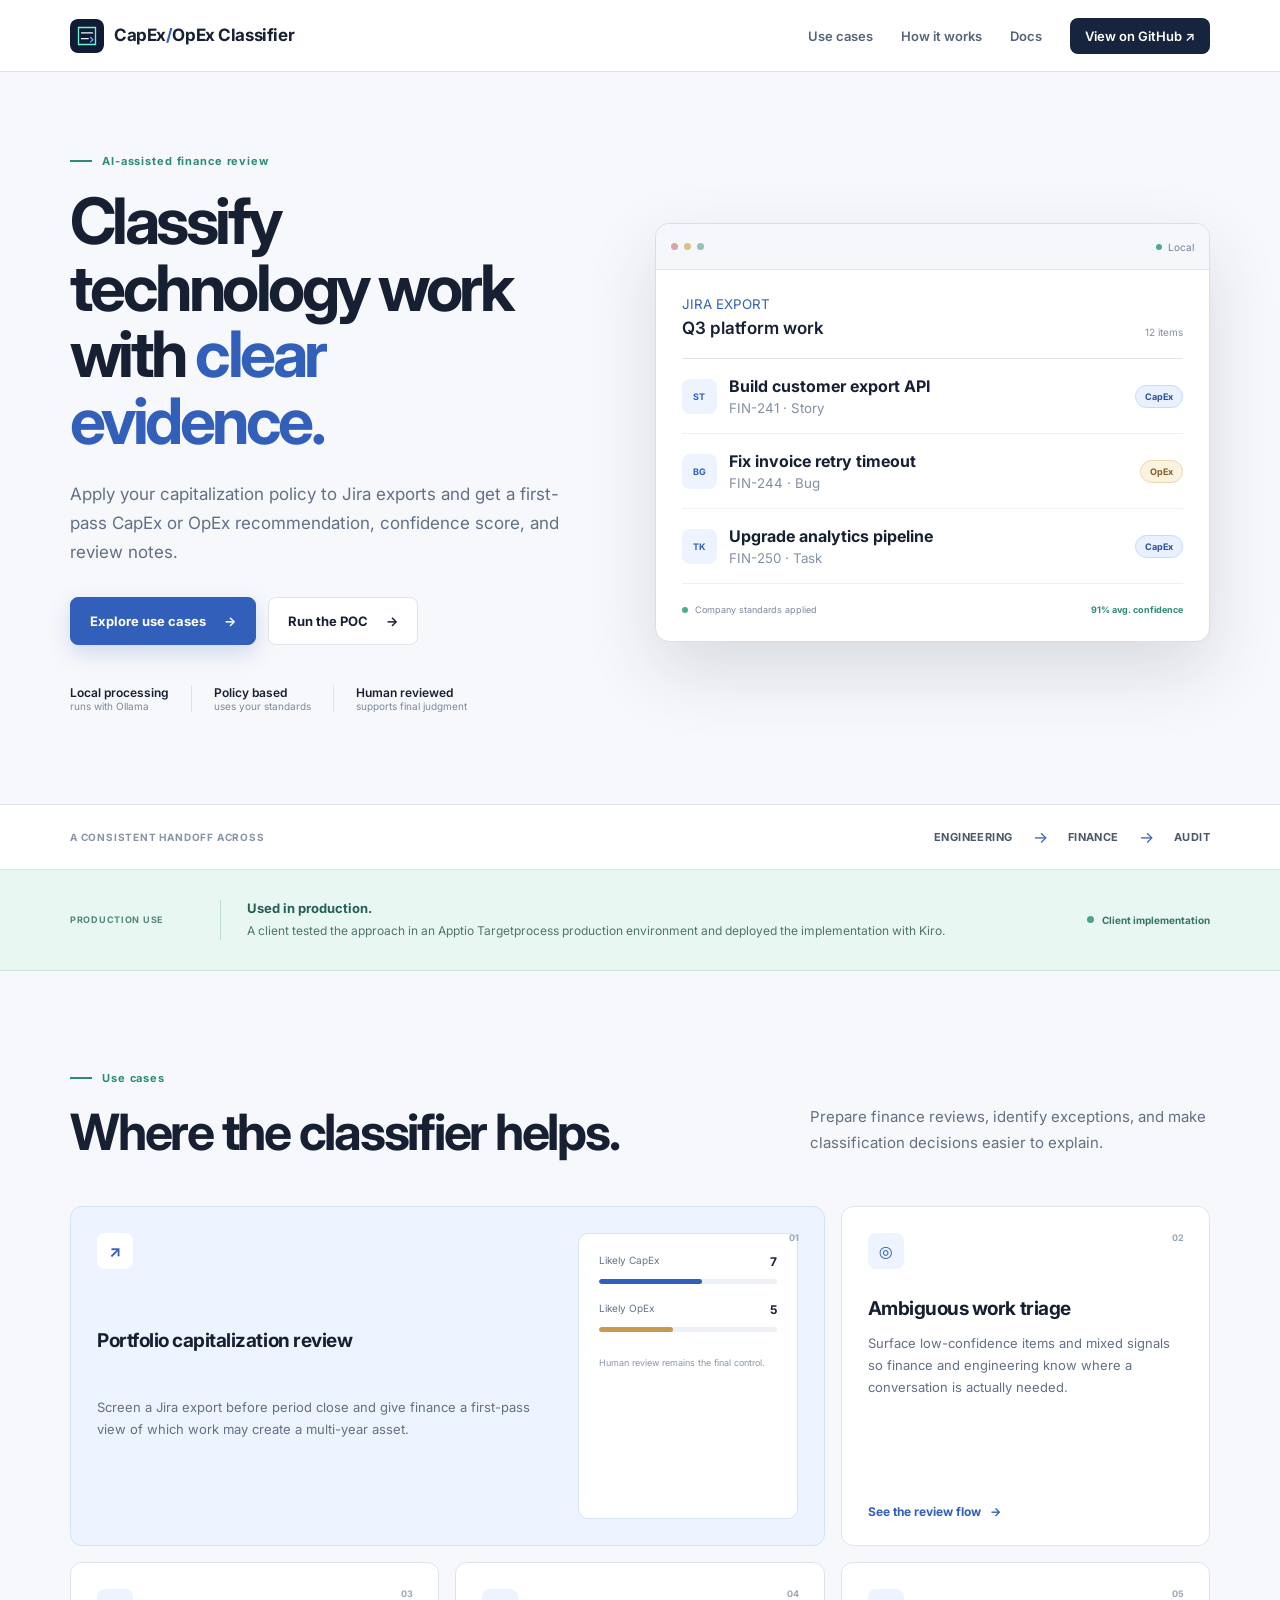
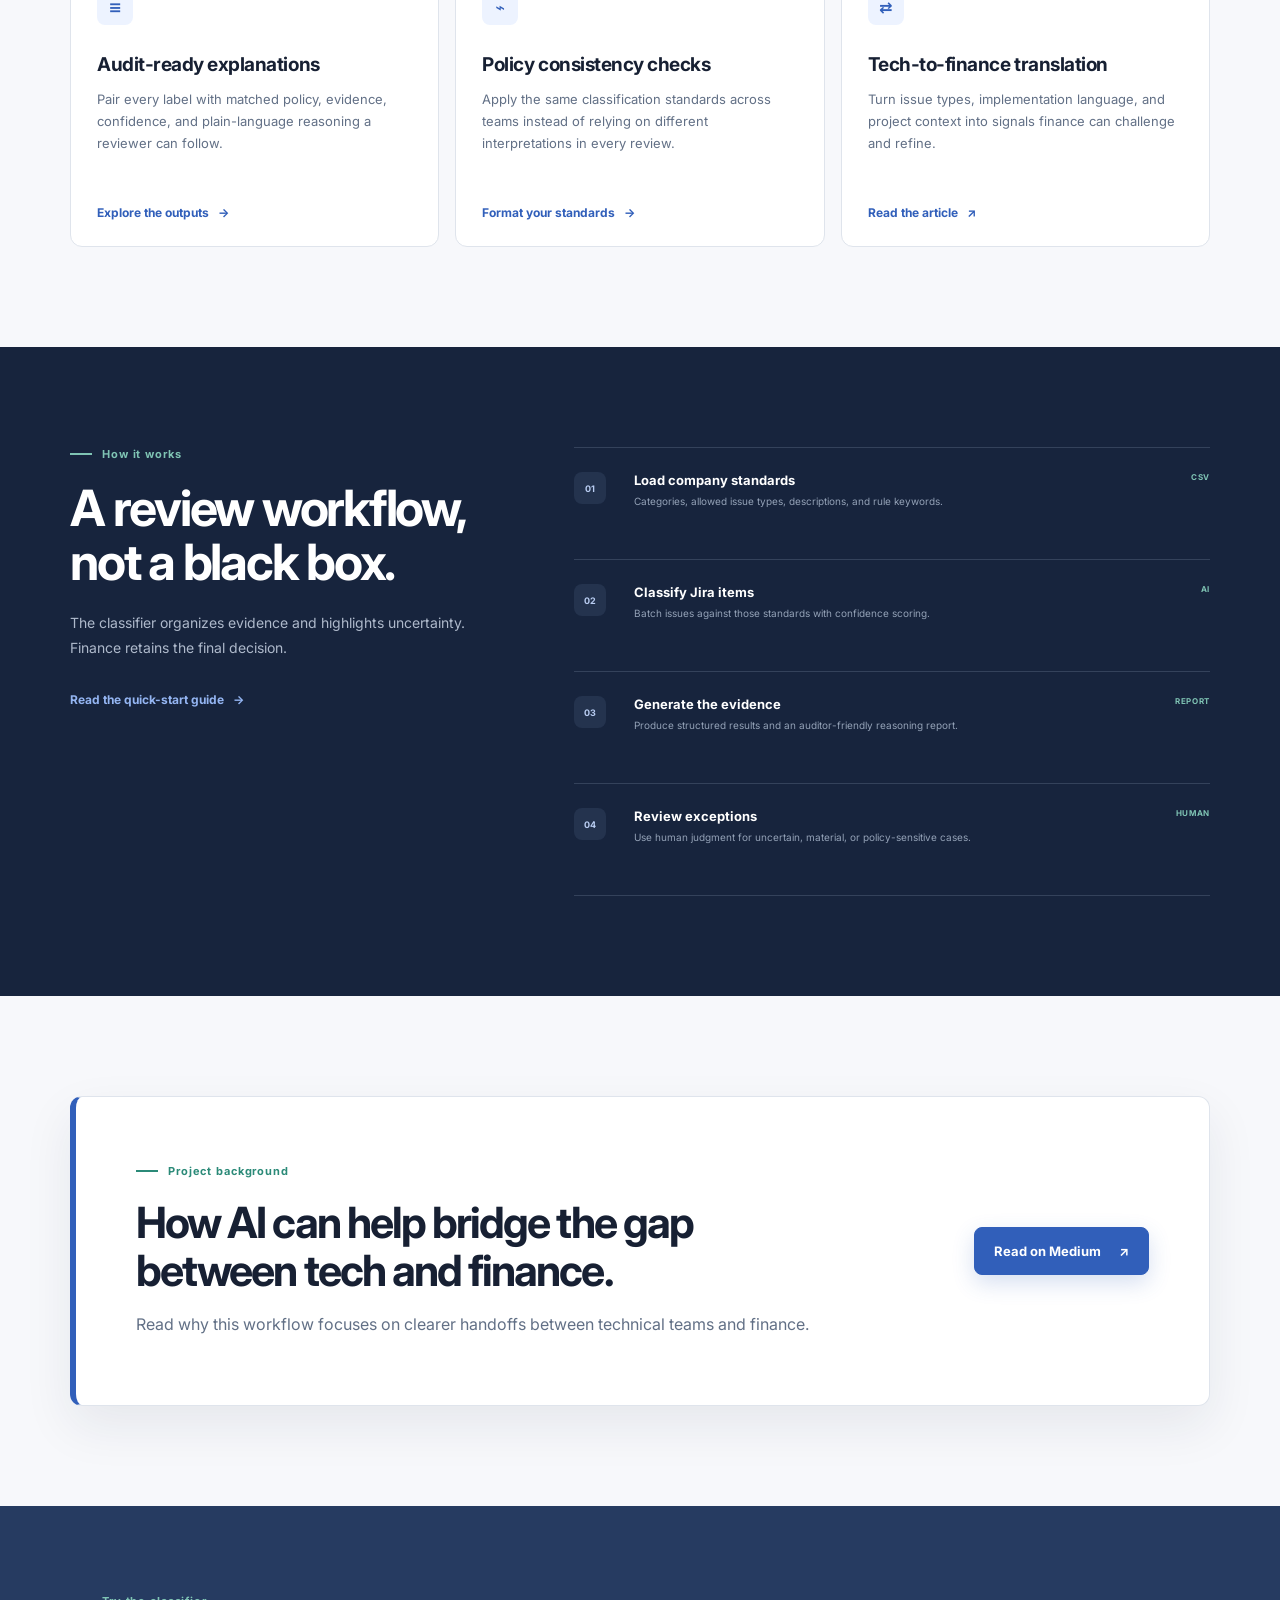
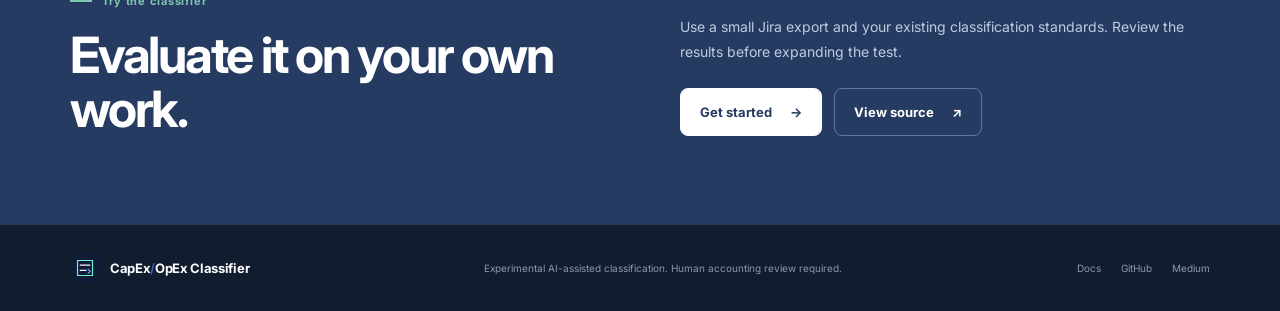
==== commit 1d4d28d7: "Simplify classifier preview header" ====
--- a/docs/index.html
+++ b/docs/index.html
@@ -54,7 +54,6 @@
           <div class="classifier-window">
             <div class="window-bar">
               <div class="traffic"><i></i><i></i><i></i></div>
-              <span>Classification run</span>
               <div class="window-status"><i></i> Local</div>
             </div>
             <div class="window-body">
--- a/docs/assets/site.css
+++ b/docs/assets/site.css
@@ -181,8 +181,8 @@
 
 .visual-v2 .window-bar {
   padding: 0 15px;
-  display: grid;
-  grid-template-columns: 1fr auto 1fr;
+  display: flex;
+  justify-content: space-between;
   align-items: center;
   height: 46px;
   color: #718097;
@@ -204,7 +204,7 @@
 .visual-v2 .traffic i:nth-child(2) { background: #d9c28a; }
 .visual-v2 .traffic i:nth-child(3) { background: #91c4b5; }
 .visual-v2 .window-status i { background: #4faa8d; box-shadow: none; }
-.visual-v2 .window-status { justify-self: end; display: flex; align-items: center; gap: 6px; }
+.visual-v2 .window-status { display: flex; align-items: center; gap: 6px; }
 .visual-v2 .window-status i { width: 6px; height: 6px; border-radius: 50%; }
 .visual-v2 .window-body { padding: 26px; }
 .visual-v2 .run-heading { padding-bottom: 20px; display: flex; align-items: end; justify-content: space-between; border-bottom: 1px solid var(--clean-line); }
